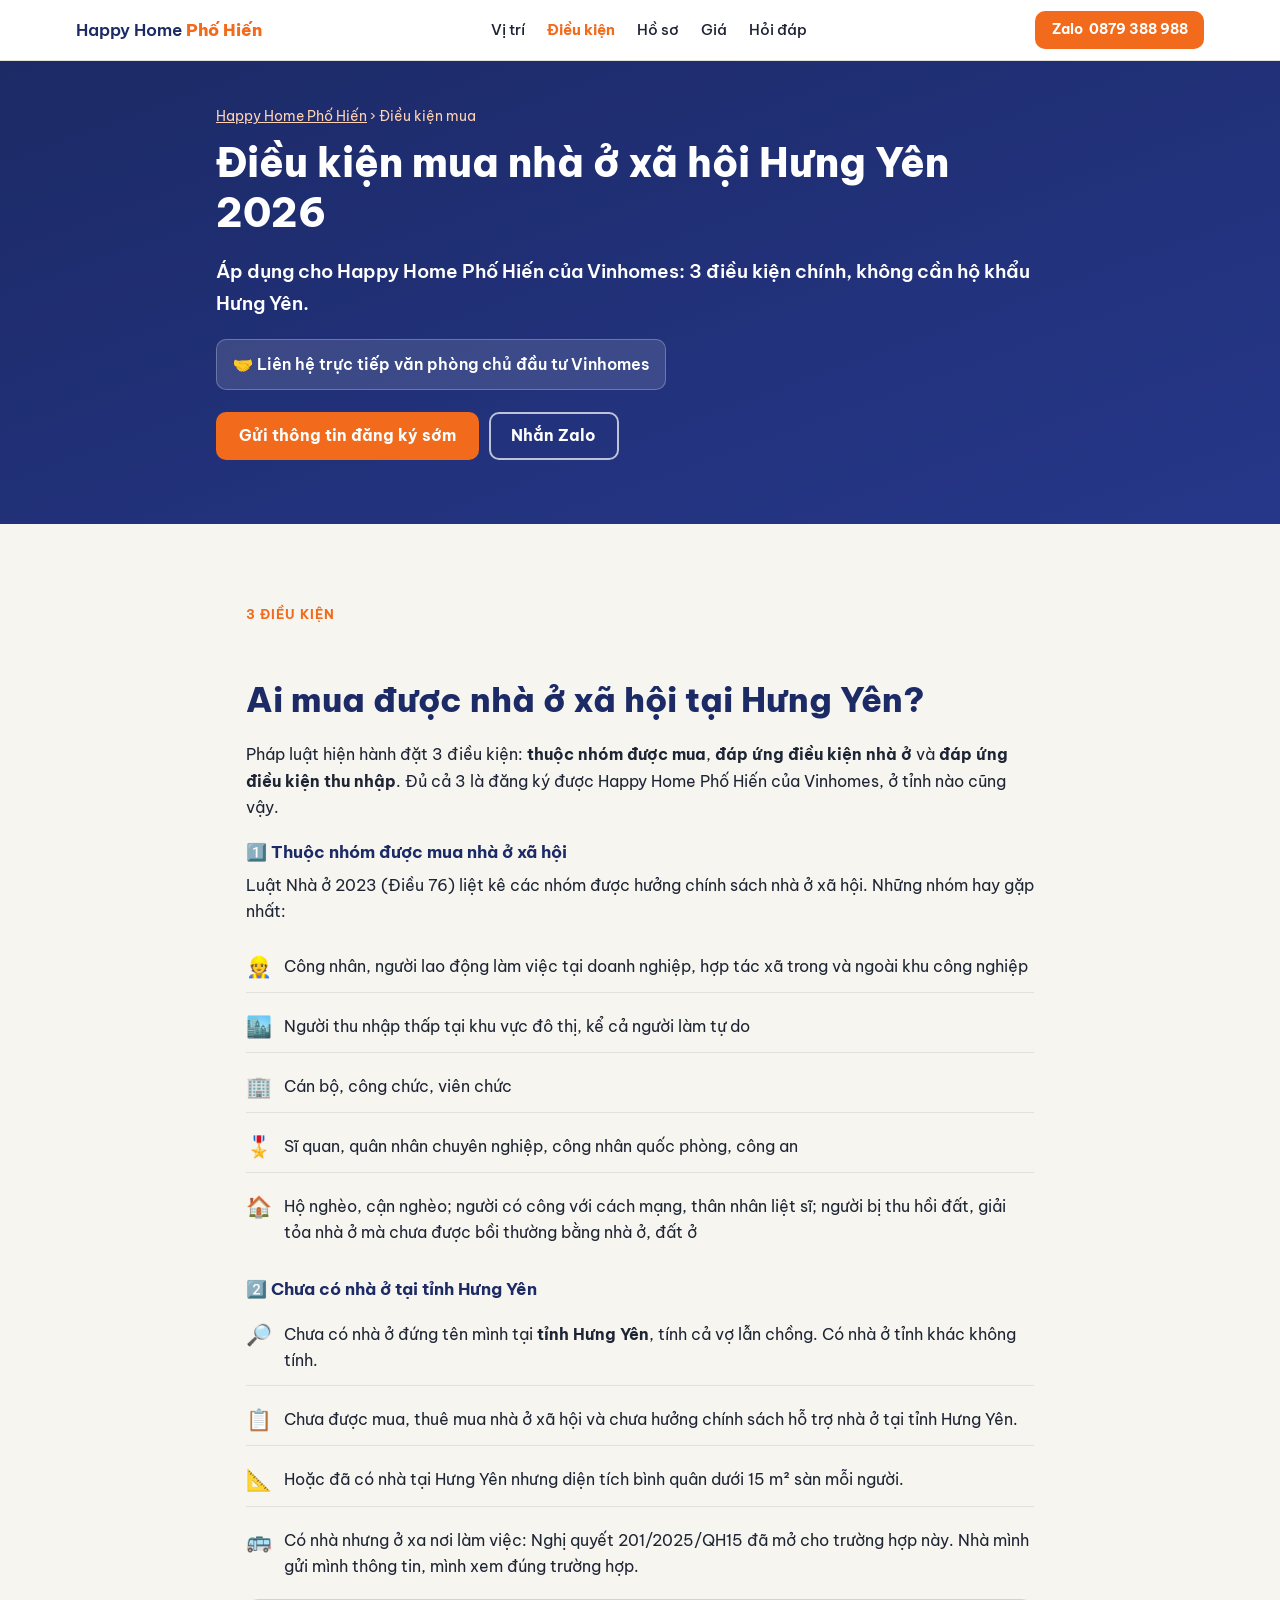
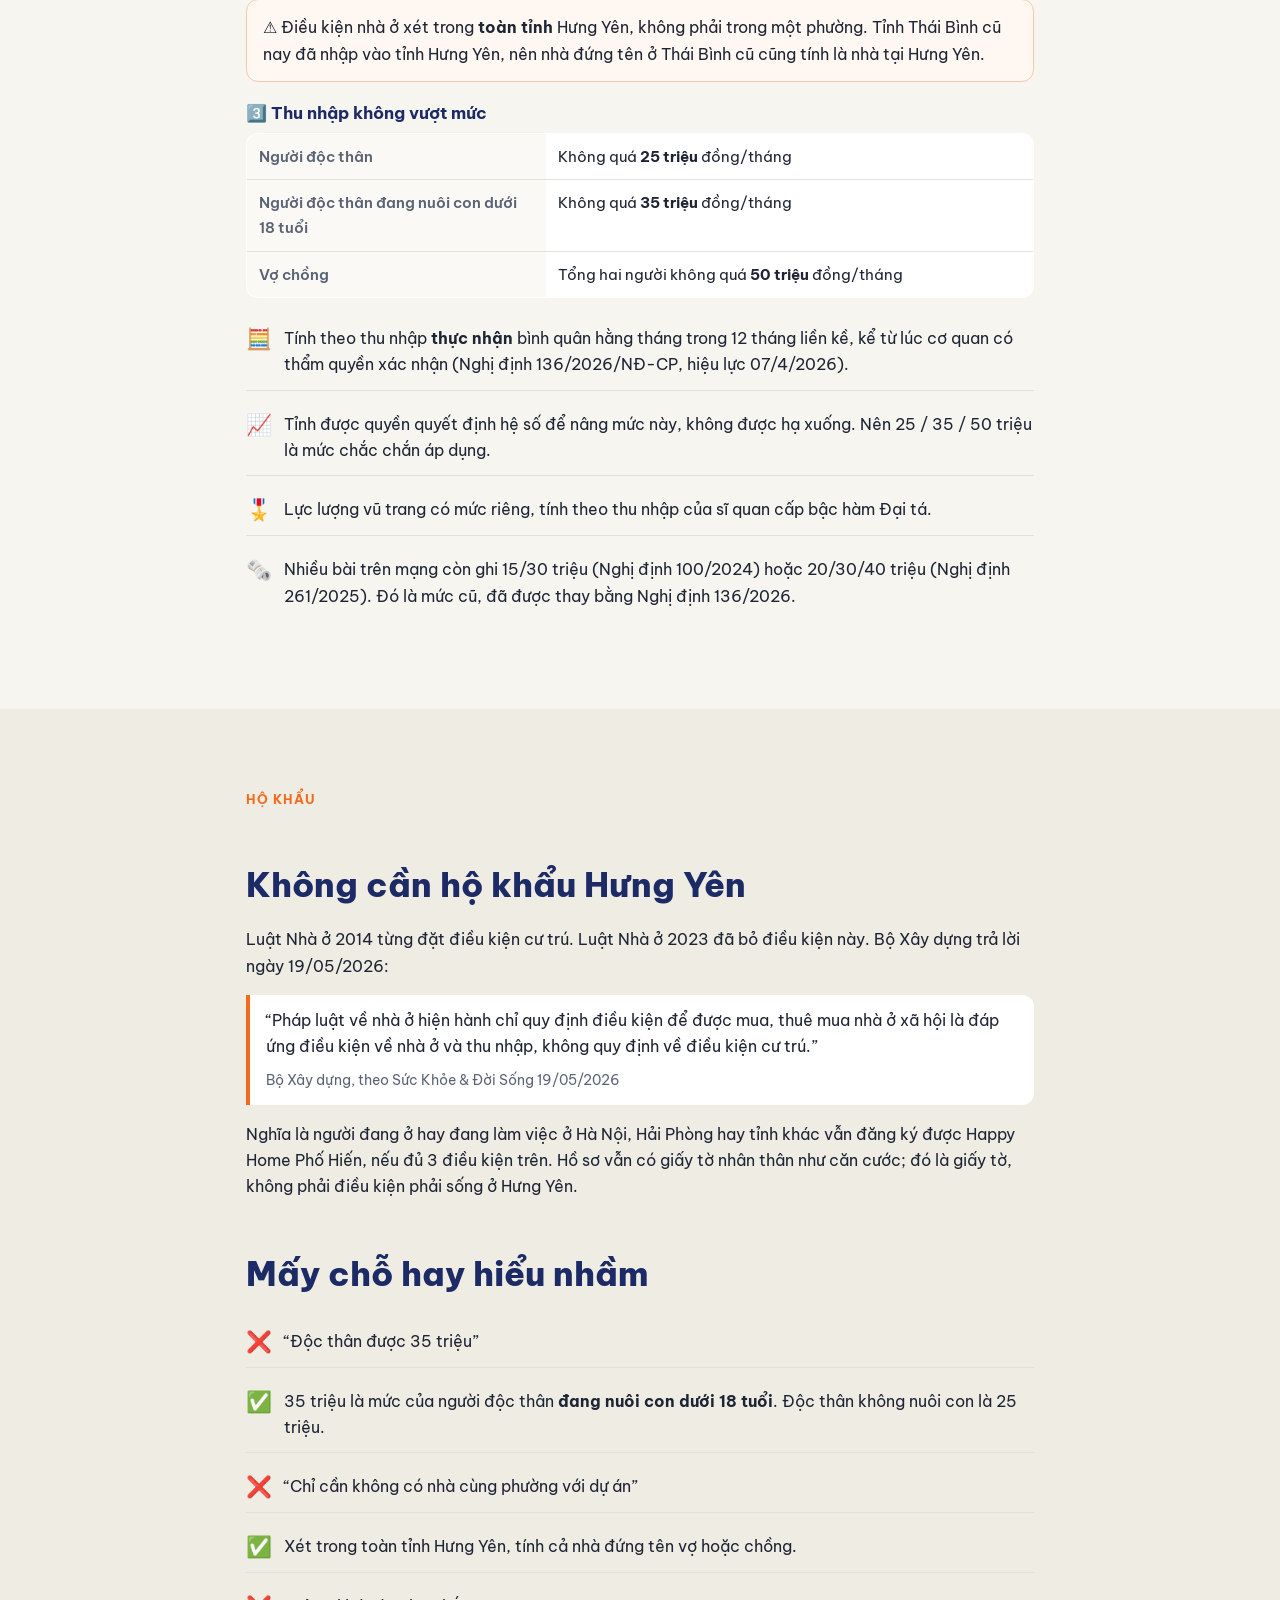
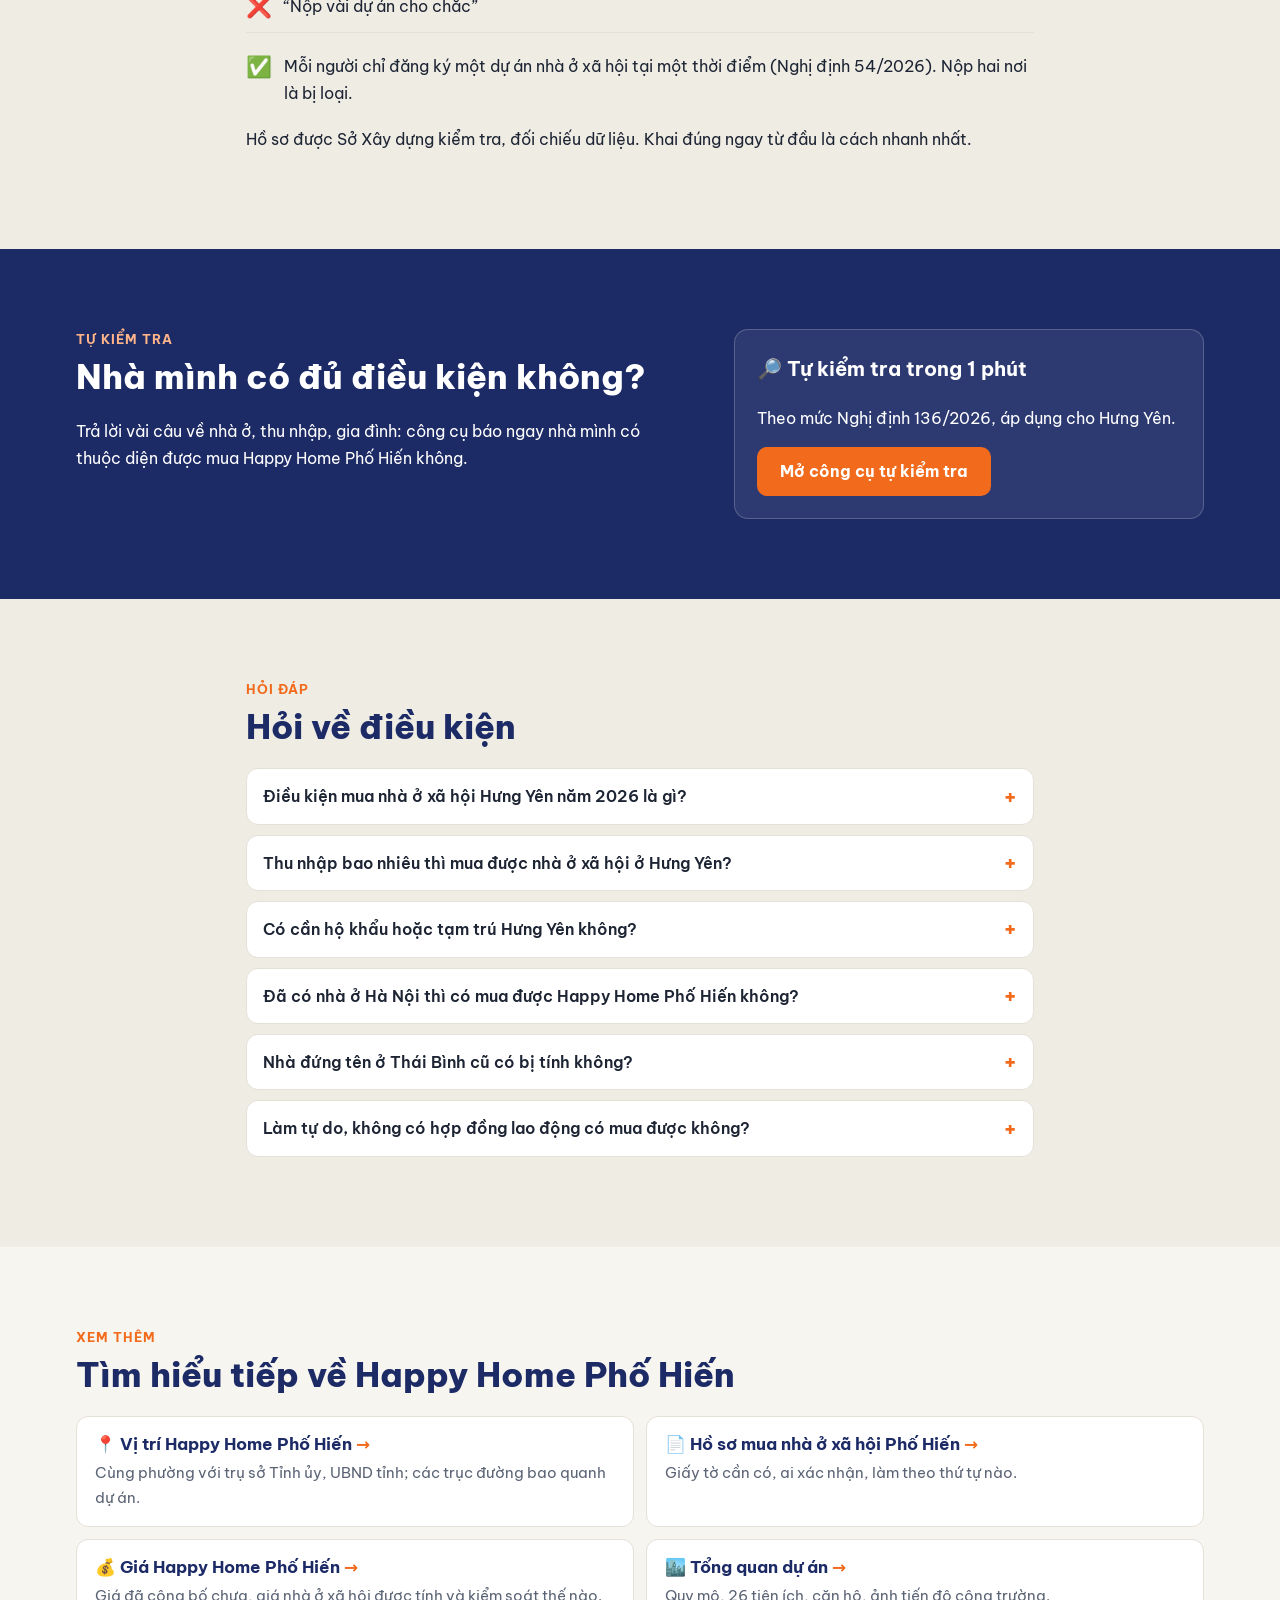
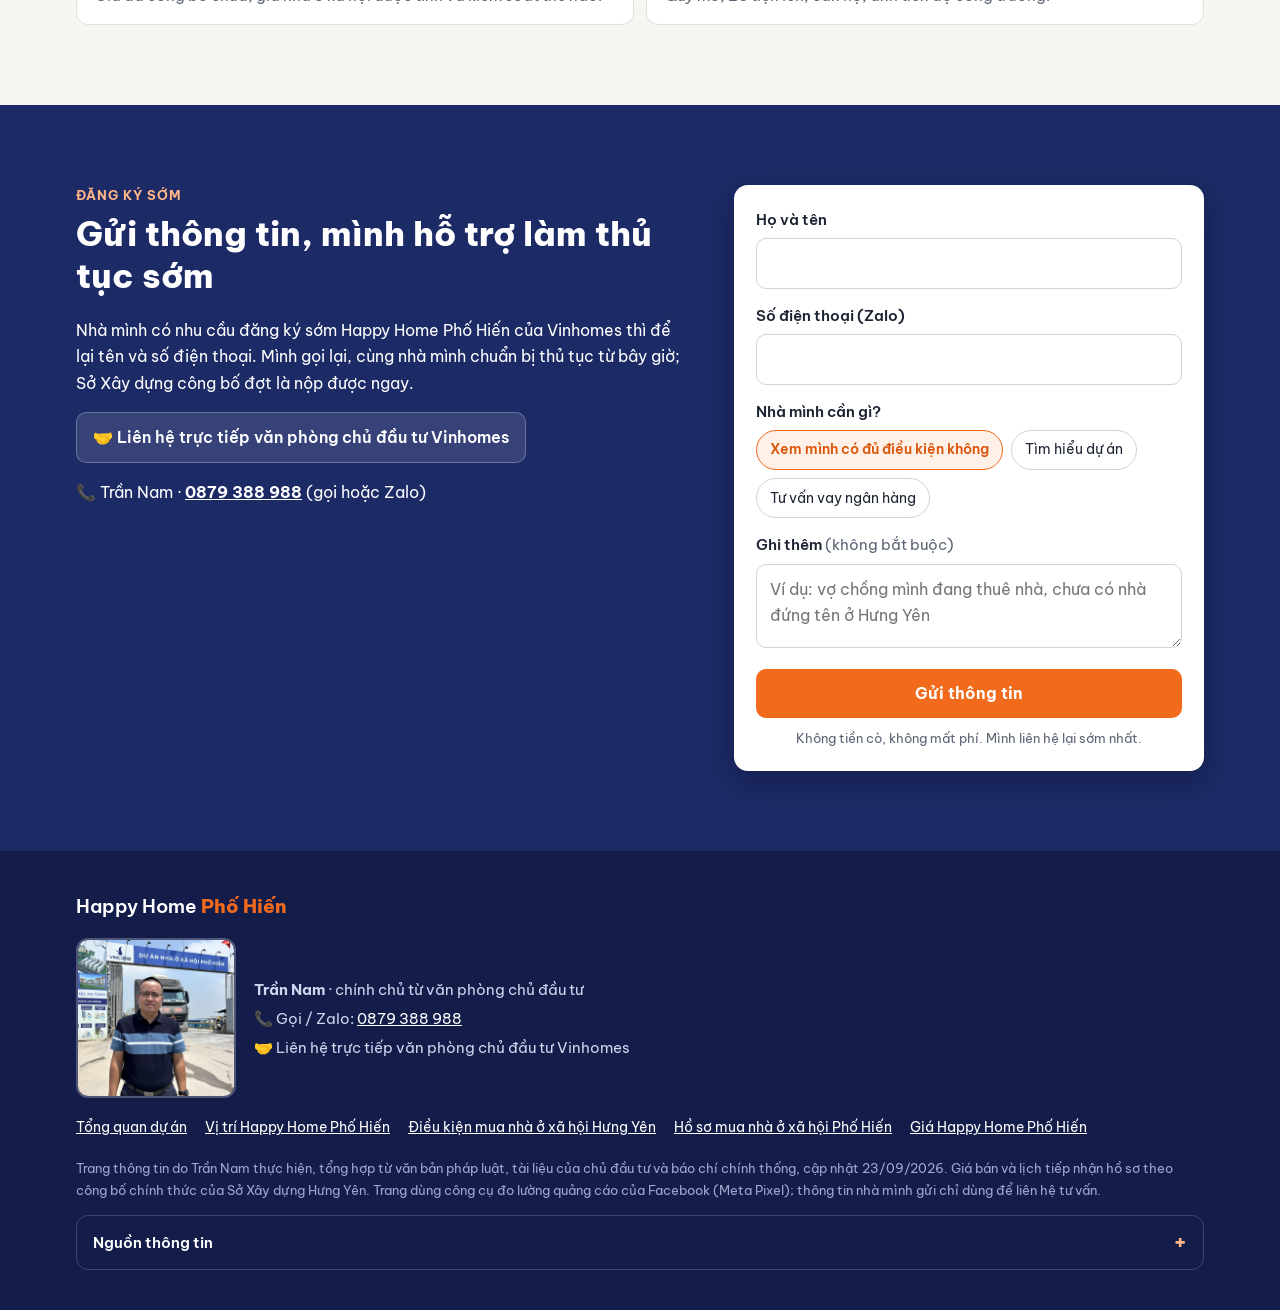
==== dieu-kien-mua/index.html @ 2be97bed "Thêm 4 trang theo câu người ta tìm: vị trí, điều kiện mua, hồ sơ, giá Mỗi trang có dữ liệu cấu trúc " ====
<!DOCTYPE html>
<html lang="vi">
<head>
<meta charset="UTF-8">
<meta name="viewport" content="width=device-width, initial-scale=1, viewport-fit=cover">
<title>Điều kiện mua nhà ở xã hội Hưng Yên 2026 – Happy Home Phố Hiến</title>
<meta name="description" content="Điều kiện mua nhà ở xã hội tại Hưng Yên năm 2026: thuộc nhóm được mua, chưa có nhà ở tại tỉnh Hưng Yên, thu nhập không quá 25/35/50 triệu đồng (Nghị định 136/2026). Không cần hộ khẩu Hưng Yên.">
<link rel="canonical" href="https://phohienhappyhome.com/dieu-kien-mua/">
<meta property="og:type" content="article">
<meta property="og:url" content="https://phohienhappyhome.com/dieu-kien-mua/">
<meta property="og:title" content="Điều kiện mua nhà ở xã hội Hưng Yên 2026 – Happy Home Phố Hiến">
<meta property="og:description" content="Điều kiện mua nhà ở xã hội tại Hưng Yên năm 2026: thuộc nhóm được mua, chưa có nhà ở tại tỉnh Hưng Yên, thu nhập không quá 25/35/50 triệu đồng (Nghị định 136/2026). Không cần hộ khẩu Hưng Yên.">
<meta property="og:image" content="https://phohienhappyhome.com/img/chia-se.jpg">
<meta property="og:locale" content="vi_VN">
<meta property="og:site_name" content="Happy Home Phố Hiến">
<meta name="theme-color" content="#1c2a66">
<link rel="icon" href="data:image/svg+xml,%3Csvg xmlns='http://www.w3.org/2000/svg' viewBox='0 0 32 32'%3E%3Crect width='32' height='32' rx='7' fill='%231c2a66'/%3E%3Cpath d='M16 6 5 15h3v10h6v-6h4v6h6V15h3z' fill='%23f26a1b'/%3E%3C/svg%3E">
<link rel="preconnect" href="https://fonts.googleapis.com">
<link rel="preconnect" href="https://fonts.gstatic.com" crossorigin>
<link href="https://fonts.googleapis.com/css2?family=Be+Vietnam+Pro:wght@400;500;600;700;800&display=swap" rel="stylesheet">
<link rel="stylesheet" href="/style.css">
<script type="application/ld+json">{"@context": "https://schema.org", "@type": "WebPage", "@id": "https://phohienhappyhome.com/dieu-kien-mua/#trang", "url": "https://phohienhappyhome.com/dieu-kien-mua/", "name": "Điều kiện mua nhà ở xã hội Hưng Yên 2026 – Happy Home Phố Hiến", "description": "Điều kiện mua nhà ở xã hội tại Hưng Yên năm 2026: thuộc nhóm được mua, chưa có nhà ở tại tỉnh Hưng Yên, thu nhập không quá 25/35/50 triệu đồng (Nghị định 136/2026). Không cần hộ khẩu Hưng Yên.", "inLanguage": "vi-VN", "dateModified": "2026-09-23", "isPartOf": {"@id": "https://phohienhappyhome.com/#web"}, "about": {"@id": "https://phohienhappyhome.com/#du-an"}, "author": {"@type": "Person", "name": "Trần Nam", "telephone": "+84879388988"}}</script>
<script type="application/ld+json">{"@context": "https://schema.org", "@type": "BreadcrumbList", "itemListElement": [{"@type": "ListItem", "position": 1, "name": "Happy Home Phố Hiến", "item": "https://phohienhappyhome.com/"}, {"@type": "ListItem", "position": 2, "name": "Điều kiện mua", "item": "https://phohienhappyhome.com/dieu-kien-mua/"}]}</script>
<script type="application/ld+json">{"@context": "https://schema.org", "@type": "FAQPage", "mainEntity": [{"@type": "Question", "name": "Điều kiện mua nhà ở xã hội Hưng Yên năm 2026 là gì?", "acceptedAnswer": {"@type": "Answer", "text": "Có 3 điều kiện: thuộc nhóm được mua theo Luật Nhà ở 2023; chưa có nhà ở đứng tên tại tỉnh Hưng Yên (tính cả vợ lẫn chồng) hoặc có nhà nhưng bình quân dưới 15 m² mỗi người; thu nhập không quá 25 triệu đồng/tháng với người độc thân, 35 triệu với người độc thân nuôi con dưới 18 tuổi, 50 triệu với vợ chồng cộng lại (Nghị định 136/2026/NĐ-CP)."}}, {"@type": "Question", "name": "Thu nhập bao nhiêu thì mua được nhà ở xã hội ở Hưng Yên?", "acceptedAnswer": {"@type": "Answer", "text": "Theo Nghị định 136/2026/NĐ-CP (hiệu lực 07/4/2026): người độc thân không quá 25 triệu đồng/tháng, người độc thân đang nuôi con dưới 18 tuổi không quá 35 triệu, vợ chồng tổng hai người không quá 50 triệu. Tính theo thu nhập thực nhận bình quân 12 tháng liền kề."}}, {"@type": "Question", "name": "Có cần hộ khẩu hoặc tạm trú Hưng Yên không?", "acceptedAnswer": {"@type": "Answer", "text": "Không cần. Luật Nhà ở 2023 không đặt điều kiện cư trú; Bộ Xây dựng đã trả lời rõ điều này ngày 19/05/2026. Điều được xét là điều kiện nhà ở và thu nhập."}}, {"@type": "Question", "name": "Đã có nhà ở Hà Nội thì có mua được Happy Home Phố Hiến không?", "acceptedAnswer": {"@type": "Answer", "text": "Được, nếu chưa có nhà ở đứng tên tại tỉnh Hưng Yên và đủ các điều kiện còn lại. Điều kiện nhà ở xét theo tỉnh nơi có dự án, nên nhà ở Hà Nội không tính."}}, {"@type": "Question", "name": "Nhà đứng tên ở Thái Bình cũ có bị tính không?", "acceptedAnswer": {"@type": "Answer", "text": "Có. Tỉnh Thái Bình cũ nay đã nhập vào tỉnh Hưng Yên, nên nhà đứng tên ở Thái Bình cũ cũng tính là nhà tại Hưng Yên."}}, {"@type": "Question", "name": "Làm tự do, không có hợp đồng lao động có mua được không?", "acceptedAnswer": {"@type": "Answer", "text": "Có thể. Người làm tự do ở khu vực đô thị thuộc nhóm người thu nhập thấp được xem xét. Giấy xác nhận thuộc đối tượng do UBND cấp xã nơi cư trú xác nhận, thu nhập kê khai theo mẫu dành cho người không có hợp đồng lao động (Thông tư 08/2026/TT-BXD). Nhà mình nhắn mình để xem đúng trường hợp."}}]}</script>
</head>
<body>

<header class="dau">
  <div class="khung dau-trong">
    <a href="/" class="ten-trang">Happy Home <b>Phố Hiến</b></a>
    <nav class="menu" aria-label="Mục lục">
      <a href="/vi-tri/">Vị trí</a>
      <a href="/dieu-kien-mua/" aria-current="page">Điều kiện</a>
      <a href="/ho-so/">Hồ sơ</a>
      <a href="/gia/">Giá</a>
      <a href="/#hoi-dap">Hỏi đáp</a>
    </nav>
    <a class="nut nut-zalo nho" href="https://zalo.me/0879388988" target="_blank" rel="noopener">Zalo<span class="so-dt"> 0879 388 988</span></a>
  </div>
</header>

<main>

<section class="mo gon">
  <div class="khung">
    <p class="duong-dan"><a href="/">Happy Home Phố Hiến</a> › Điều kiện mua</p>
    <h1>Điều kiện mua nhà ở xã hội Hưng Yên 2026</h1>
    <p class="mo-moc">Áp dụng cho Happy Home Phố Hiến của Vinhomes: 3 điều kiện chính, không cần hộ khẩu Hưng Yên.</p>
    <p class="uy-tin">🤝 Liên hệ trực tiếp văn phòng chủ đầu tư Vinhomes</p>
    <div class="mo-nut">
      <a class="nut nut-cam" href="#dang-ky">Gửi thông tin đăng ký sớm</a>
      <a class="nut nut-vien" href="https://zalo.me/0879388988" target="_blank" rel="noopener">Nhắn Zalo</a>
    </div>
  </div>
</section>
<section class="khuc">
  <div class="khung hep bai">
    <p class="nhan-khuc">3 điều kiện</p>
    <h2>Ai mua được nhà ở xã hội tại Hưng Yên?</h2>
    <p>Pháp luật hiện hành đặt 3 điều kiện: <b>thuộc nhóm được mua</b>, <b>đáp ứng điều kiện nhà ở</b> và <b>đáp ứng điều kiện thu nhập</b>. Đủ cả 3 là đăng ký được Happy Home Phố Hiến của Vinhomes, ở tỉnh nào cũng vậy.</p>

    <h3>1️⃣ Thuộc nhóm được mua nhà ở xã hội</h3>
    <p>Luật Nhà ở 2023 (Điều 76) liệt kê các nhóm được hưởng chính sách nhà ở xã hội. Những nhóm hay gặp nhất:</p>
    <ul class="ds-icon">
      <li><span>👷</span><div>Công nhân, người lao động làm việc tại doanh nghiệp, hợp tác xã trong và ngoài khu công nghiệp</div></li>
      <li><span>🏙️</span><div>Người thu nhập thấp tại khu vực đô thị, kể cả người làm tự do</div></li>
      <li><span>🏢</span><div>Cán bộ, công chức, viên chức</div></li>
      <li><span>🎖️</span><div>Sĩ quan, quân nhân chuyên nghiệp, công nhân quốc phòng, công an</div></li>
      <li><span>🏠</span><div>Hộ nghèo, cận nghèo; người có công với cách mạng, thân nhân liệt sĩ; người bị thu hồi đất, giải tỏa nhà ở mà chưa được bồi thường bằng nhà ở, đất ở</div></li>
    </ul>

    <h3>2️⃣ Chưa có nhà ở tại tỉnh Hưng Yên</h3>
    <ul class="ds-icon">
      <li><span>🔎</span><div>Chưa có nhà ở đứng tên mình tại <b>tỉnh Hưng Yên</b>, tính cả vợ lẫn chồng. Có nhà ở tỉnh khác không tính.</div></li>
      <li><span>📋</span><div>Chưa được mua, thuê mua nhà ở xã hội và chưa hưởng chính sách hỗ trợ nhà ở tại tỉnh Hưng Yên.</div></li>
      <li><span>📐</span><div>Hoặc đã có nhà tại Hưng Yên nhưng diện tích bình quân dưới 15 m² sàn mỗi người.</div></li>
      <li><span>🚌</span><div>Có nhà nhưng ở xa nơi làm việc: Nghị quyết 201/2025/QH15 đã mở cho trường hợp này. Nhà mình gửi mình thông tin, mình xem đúng trường hợp.</div></li>
    </ul>
    <div class="hop-luu-y">
      <p>⚠️ Điều kiện nhà ở xét trong <b>toàn tỉnh</b> Hưng Yên, không phải trong một phường. Tỉnh Thái Bình cũ nay đã nhập vào tỉnh Hưng Yên, nên nhà đứng tên ở Thái Bình cũ cũng tính là nhà tại Hưng Yên.</p>
    </div>

    <h3>3️⃣ Thu nhập không vượt mức</h3>
    <table class="bang">
      <tr><th>Người độc thân</th><td>Không quá <b>25 triệu</b> đồng/tháng</td></tr>
      <tr><th>Người độc thân đang nuôi con dưới 18 tuổi</th><td>Không quá <b>35 triệu</b> đồng/tháng</td></tr>
      <tr><th>Vợ chồng</th><td>Tổng hai người không quá <b>50 triệu</b> đồng/tháng</td></tr>
    </table>
    <ul class="ds-icon">
      <li><span>🧮</span><div>Tính theo thu nhập <b>thực nhận</b> bình quân hằng tháng trong 12 tháng liền kề, kể từ lúc cơ quan có thẩm quyền xác nhận (Nghị định 136/2026/NĐ-CP, hiệu lực 07/4/2026).</div></li>
      <li><span>📈</span><div>Tỉnh được quyền quyết định hệ số để nâng mức này, không được hạ xuống. Nên 25 / 35 / 50 triệu là mức chắc chắn áp dụng.</div></li>
      <li><span>🎖️</span><div>Lực lượng vũ trang có mức riêng, tính theo thu nhập của sĩ quan cấp bậc hàm Đại tá.</div></li>
      <li><span>🗞️</span><div>Nhiều bài trên mạng còn ghi 15/30 triệu (Nghị định 100/2024) hoặc 20/30/40 triệu (Nghị định 261/2025). Đó là mức cũ, đã được thay bằng Nghị định 136/2026.</div></li>
    </ul>
  </div>
</section>

<section class="khuc nen-nhat">
  <div class="khung hep bai">
    <p class="nhan-khuc">Hộ khẩu</p>
    <h2>Không cần hộ khẩu Hưng Yên</h2>
    <p>Luật Nhà ở 2014 từng đặt điều kiện cư trú. Luật Nhà ở 2023 đã bỏ điều kiện này. Bộ Xây dựng trả lời ngày 19/05/2026:</p>
    <blockquote class="trich">
      <p>“Pháp luật về nhà ở hiện hành chỉ quy định điều kiện để được mua, thuê mua nhà ở xã hội là đáp ứng điều kiện về nhà ở và thu nhập, không quy định về điều kiện cư trú.”</p>
      <cite>Bộ Xây dựng, theo Sức Khỏe &amp; Đời Sống 19/05/2026</cite>
    </blockquote>
    <p>Nghĩa là người đang ở hay đang làm việc ở Hà Nội, Hải Phòng hay tỉnh khác vẫn đăng ký được Happy Home Phố Hiến, nếu đủ 3 điều kiện trên. Hồ sơ vẫn có giấy tờ nhân thân như căn cước; đó là giấy tờ, không phải điều kiện phải sống ở Hưng Yên.</p>

    <h2>Mấy chỗ hay hiểu nhầm</h2>
    <ul class="ds-icon">
      <li><span>❌</span><div>“Độc thân được 35 triệu”</div></li>
      <li><span>✅</span><div>35 triệu là mức của người độc thân <b>đang nuôi con dưới 18 tuổi</b>. Độc thân không nuôi con là 25 triệu.</div></li>
      <li><span>❌</span><div>“Chỉ cần không có nhà cùng phường với dự án”</div></li>
      <li><span>✅</span><div>Xét trong toàn tỉnh Hưng Yên, tính cả nhà đứng tên vợ hoặc chồng.</div></li>
      <li><span>❌</span><div>“Nộp vài dự án cho chắc”</div></li>
      <li><span>✅</span><div>Mỗi người chỉ đăng ký một dự án nhà ở xã hội tại một thời điểm (Nghị định 54/2026). Nộp hai nơi là bị loại.</div></li>
    </ul>
    <p>Hồ sơ được Sở Xây dựng kiểm tra, đối chiếu dữ liệu. Khai đúng ngay từ đầu là cách nhanh nhất.</p>
  </div>
</section>

<section class="khuc nen-xanh">
  <div class="khung hai-cot">
    <div>
      <p class="nhan-khuc sang">Tự kiểm tra</p>
      <h2>Nhà mình có đủ điều kiện không?</h2>
      <p>Trả lời vài câu về nhà ở, thu nhập, gia đình: công cụ báo ngay nhà mình có thuộc diện được mua Happy Home Phố Hiến không.</p>
    </div>
    <div class="the-tu-kiem">
      <p class="to">🔎 Tự kiểm tra trong 1 phút</p>
      <p>Theo mức Nghị định 136/2026, áp dụng cho Hưng Yên.</p>
      <a class="nut nut-cam" href="https://ongchunoxh.com/pho-hien/?nv=nam&amp;n=web-phohienhappyhome-dieukien" target="_blank" rel="noopener">Mở công cụ tự kiểm tra</a>
    </div>
  </div>
</section>

<section class="khuc nen-nhat">
  <div class="khung hep">
    <p class="nhan-khuc">Hỏi đáp</p>
    <h2>Hỏi về điều kiện</h2>
    <details>
      <summary>Điều kiện mua nhà ở xã hội Hưng Yên năm 2026 là gì?</summary>
      <p>Có 3 điều kiện: thuộc nhóm được mua theo Luật Nhà ở 2023; chưa có nhà ở đứng tên tại tỉnh Hưng Yên (tính cả vợ lẫn chồng) hoặc có nhà nhưng bình quân dưới 15 m² mỗi người; thu nhập không quá 25 triệu đồng/tháng với người độc thân, 35 triệu với người độc thân nuôi con dưới 18 tuổi, 50 triệu với vợ chồng cộng lại (Nghị định 136/2026/NĐ-CP).</p>
    </details>
    <details>
      <summary>Thu nhập bao nhiêu thì mua được nhà ở xã hội ở Hưng Yên?</summary>
      <p>Theo Nghị định 136/2026/NĐ-CP (hiệu lực 07/4/2026): người độc thân không quá 25 triệu đồng/tháng, người độc thân đang nuôi con dưới 18 tuổi không quá 35 triệu, vợ chồng tổng hai người không quá 50 triệu. Tính theo thu nhập thực nhận bình quân 12 tháng liền kề.</p>
    </details>
    <details>
      <summary>Có cần hộ khẩu hoặc tạm trú Hưng Yên không?</summary>
      <p>Không cần. Luật Nhà ở 2023 không đặt điều kiện cư trú; Bộ Xây dựng đã trả lời rõ điều này ngày 19/05/2026. Điều được xét là điều kiện nhà ở và thu nhập.</p>
    </details>
    <details>
      <summary>Đã có nhà ở Hà Nội thì có mua được Happy Home Phố Hiến không?</summary>
      <p>Được, nếu chưa có nhà ở đứng tên tại tỉnh Hưng Yên và đủ các điều kiện còn lại. Điều kiện nhà ở xét theo tỉnh nơi có dự án, nên nhà ở Hà Nội không tính.</p>
    </details>
    <details>
      <summary>Nhà đứng tên ở Thái Bình cũ có bị tính không?</summary>
      <p>Có. Tỉnh Thái Bình cũ nay đã nhập vào tỉnh Hưng Yên, nên nhà đứng tên ở Thái Bình cũ cũng tính là nhà tại Hưng Yên.</p>
    </details>
    <details>
      <summary>Làm tự do, không có hợp đồng lao động có mua được không?</summary>
      <p>Có thể. Người làm tự do ở khu vực đô thị thuộc nhóm người thu nhập thấp được xem xét. Giấy xác nhận thuộc đối tượng do UBND cấp xã nơi cư trú xác nhận, thu nhập kê khai theo mẫu dành cho người không có hợp đồng lao động (Thông tư 08/2026/TT-BXD). Nhà mình nhắn mình để xem đúng trường hợp.</p>
    </details>
  </div>
</section>

<section class="khuc">
  <div class="khung">
    <p class="nhan-khuc">Xem thêm</p>
    <h2>Tìm hiểu tiếp về Happy Home Phố Hiến</h2>
    <div class="luoi-lien-quan">
      <a class="the" href="/vi-tri/"><h3>📍 Vị trí Happy Home Phố Hiến</h3><p>Cùng phường với trụ sở Tỉnh ủy, UBND tỉnh; các trục đường bao quanh dự án.</p></a>
      <a class="the" href="/ho-so/"><h3>📄 Hồ sơ mua nhà ở xã hội Phố Hiến</h3><p>Giấy tờ cần có, ai xác nhận, làm theo thứ tự nào.</p></a>
      <a class="the" href="/gia/"><h3>💰 Giá Happy Home Phố Hiến</h3><p>Giá đã công bố chưa, giá nhà ở xã hội được tính và kiểm soát thế nào.</p></a>
      <a class="the" href="/"><h3>🏙️ Tổng quan dự án</h3><p>Quy mô, 26 tiện ích, căn hộ, ảnh tiến độ công trường.</p></a>
    </div>
  </div>
</section>

<section id="dang-ky" class="khuc nen-xanh">
  <div class="khung hai-cot">
    <div>
      <p class="nhan-khuc sang">Đăng ký sớm</p>
      <h2>Gửi thông tin, mình hỗ trợ làm thủ tục sớm</h2>
      <p>Nhà mình có nhu cầu đăng ký sớm Happy Home Phố Hiến của Vinhomes thì để lại tên và số điện thoại. Mình gọi lại, cùng nhà mình chuẩn bị thủ tục từ bây giờ; Sở Xây dựng công bố đợt là nộp được ngay.</p>
      <p class="uy-tin">🤝 Liên hệ trực tiếp văn phòng chủ đầu tư Vinhomes</p>
      <p class="lien-he">📞 Trần Nam · <a href="tel:0879388988">0879 388 988</a> (gọi hoặc Zalo)</p>
    </div>
    <form id="form-dk" class="the-form" novalidate>
      <label for="ten">Họ và tên</label>
      <input id="ten" name="ten" type="text" autocomplete="name" maxlength="60" required>
      <label for="sdt">Số điện thoại (Zalo)</label>
      <input id="sdt" name="sdt" type="tel" inputmode="tel" autocomplete="tel" maxlength="14" required>
      <p class="nhan-o">Nhà mình cần gì?</p>
      <div class="chon" role="group" aria-label="Nhu cầu">
        <button type="button" class="on" data-v="Xem mình có đủ điều kiện không">Xem mình có đủ điều kiện không</button>
        <button type="button" data-v="Tìm hiểu dự án">Tìm hiểu dự án</button>
        <button type="button" data-v="Tư vấn vay ngân hàng">Tư vấn vay ngân hàng</button>
      </div>
      <label for="ghi">Ghi thêm <span>(không bắt buộc)</span></label>
      <textarea id="ghi" name="ghi" maxlength="500" placeholder="Ví dụ: vợ chồng mình đang thuê nhà, chưa có nhà đứng tên ở Hưng Yên"></textarea>
      <input class="an" id="web" name="web" type="text" tabindex="-1" autocomplete="off" aria-hidden="true">
      <p class="loi" id="loi" role="alert"></p>
      <button type="submit" class="nut nut-cam rong" id="nut-gui">Gửi thông tin</button>
      <p class="nho-form">Không tiền cò, không mất phí. Mình liên hệ lại sớm nhất.</p>
    </form>
  </div>
</section>

</main>

<footer class="chan">
  <div class="khung">
    <p class="ten-trang">Happy Home <b>Phố Hiến</b></p>
    <div class="nguoi">
      <img src="/img/tran-nam.jpg" alt="Trần Nam tại cổng dự án nhà ở xã hội Phố Hiến" width="640" height="640" loading="lazy">
      <div>
        <p><b>Trần Nam</b> · chính chủ từ văn phòng chủ đầu tư</p>
        <p>📞 Gọi / Zalo: <a href="tel:0879388988">0879 388 988</a></p>
        <p>🤝 Liên hệ trực tiếp văn phòng chủ đầu tư Vinhomes</p>
      </div>
    </div>
    <ul class="trang-con">
      <li><a href="/">Tổng quan dự án</a></li>
      <li><a href="/vi-tri/">Vị trí Happy Home Phố Hiến</a></li>
      <li><a href="/dieu-kien-mua/">Điều kiện mua nhà ở xã hội Hưng Yên</a></li>
      <li><a href="/ho-so/">Hồ sơ mua nhà ở xã hội Phố Hiến</a></li>
      <li><a href="/gia/">Giá Happy Home Phố Hiến</a></li>
    </ul>
    <p class="nho">Trang thông tin do Trần Nam thực hiện, tổng hợp từ văn bản pháp luật, tài liệu của chủ đầu tư và báo chí chính thống, cập nhật 23/09/2026. Giá bán và lịch tiếp nhận hồ sơ theo công bố chính thức của Sở Xây dựng Hưng Yên. Trang dùng công cụ đo lường quảng cáo của Facebook (Meta Pixel); thông tin nhà mình gửi chỉ dùng để liên hệ tư vấn.</p>
    <details class="nguon">
      <summary>Nguồn thông tin</summary>
      <ul>
        <li>Nhóm được mua, điều kiện nhà ở: Luật Nhà ở 2023 (Điều 76, Điều 78), hiệu lực 01/8/2024</li>
        <li>Mức thu nhập 25 / 35 / 50 triệu, cách tính 12 tháng, quyền điều chỉnh hệ số của tỉnh: <a href="https://datafiles.chinhphu.vn/cpp/files/vbpq/2026/4/136-ndcp.signed.pdf" target="_blank" rel="noopener">Nghị định 136/2026/NĐ-CP</a>, hiệu lực 07/4/2026 (sửa Điều 30 Nghị định 100/2024/NĐ-CP)</li>
        <li>Phạm vi xét nhà ở là tỉnh có dự án: Điều 29 Nghị định 100/2024/NĐ-CP, sửa bởi Điều 32 <a href="https://xaydungchinhsach.chinhphu.vn/nghi-dinh-so-54-2026-nd-cp-quy-dinh-moi-ve-mua-ban-thue-mua-cho-thue-gia-nha-o-xa-hoi-119260220165054643.htm" target="_blank" rel="noopener">Nghị định 54/2026/NĐ-CP</a></li>
        <li>Không quy định điều kiện cư trú: trả lời của Bộ Xây dựng, <a href="https://suckhoedoisong.vn/khong-quy-dinh-ve-dieu-kien-cu-tru-khi-dang-ky-mua-nha-o-xa-hoi-169260519060240252.htm" target="_blank" rel="noopener">Sức Khỏe &amp; Đời Sống 19/05/2026</a></li>
        <li>Người có nhà ở xa nơi làm việc: Nghị quyết 201/2025/QH15 ngày 29/5/2025</li>
        <li>Mỗi người chỉ đăng ký một dự án tại một thời điểm: Nghị định 54/2026/NĐ-CP</li>
        <li>Mẫu giấy xác nhận đối tượng, thu nhập: Thông tư 08/2026/TT-BXD</li>
      </ul>
    </details>
  </div>
</footer>

<nav class="thanh-day" aria-label="Liên hệ nhanh">
  <a href="tel:0879388988">📞 Gọi</a>
  <a href="https://zalo.me/0879388988" target="_blank" rel="noopener">💬 Zalo</a>
  <a href="#dang-ky" class="cam">📩 Đăng ký</a>
</nav>

<dialog id="xem-anh" aria-label="Xem ảnh lớn"><img alt=""><button type="button" aria-label="Đóng">✕</button></dialog>

<script src="/main.js"></script>
</body>
</html>
---- style.css ----
:root{
  --xanh:#1c2a66; --xanh-2:#26378a; --cam:#f26a1b; --cam-dam:#d9560b;
  --nen:#f7f5f0; --nen-nhat:#efece4; --chu:#1d2433; --mo:#5b6475; --vien:#e4e1d8; --trang:#fff;
}
*{box-sizing:border-box}
html{scroll-behavior:smooth;scroll-padding-top:72px;-webkit-text-size-adjust:100%}
body{margin:0;font-family:"Be Vietnam Pro",system-ui,-apple-system,"Segoe UI",Roboto,Arial,sans-serif;font-size:16px;line-height:1.65;color:var(--chu);background:var(--nen);padding-bottom:64px}
img{max-width:100%;height:auto;display:block}
a{color:var(--xanh-2)}
h1,h2,h3{line-height:1.25;margin:0 0 .6em}
h2{font-size:clamp(1.45rem,4.2vw,2.1rem);font-weight:800;color:var(--xanh)}
h3{font-size:1.05rem;font-weight:700}
p{margin:0 0 1em}
figure{margin:0}
.khung{width:100%;max-width:1160px;margin:0 auto;padding:0 16px}
.khung.hep{max-width:820px}

/* nút */
.nut{display:inline-flex;align-items:center;justify-content:center;gap:.4em;padding:.8em 1.3em;border-radius:10px;font-weight:700;text-decoration:none;border:2px solid transparent;cursor:pointer;font-family:inherit;font-size:1rem;line-height:1.2;transition:background .15s,transform .15s}
.nut:active{transform:scale(.98)}
.nut-cam{background:var(--cam);color:#fff}
.nut-cam:hover{background:var(--cam-dam)}
.nut-vien{border-color:rgba(255,255,255,.7);color:#fff;background:transparent}
.nut-vien:hover{background:rgba(255,255,255,.1)}
.nut-zalo{background:var(--cam);color:#fff}
.nut.nho{padding:.55em 1em;font-size:.9rem}
.nut.rong{width:100%}

/* đầu trang */
.dau{position:sticky;top:0;z-index:20;background:rgba(255,255,255,.96);backdrop-filter:blur(6px);border-bottom:1px solid var(--vien)}
.dau-trong{display:flex;align-items:center;justify-content:space-between;gap:12px;height:60px}
.ten-trang{font-weight:600;color:var(--xanh);text-decoration:none;font-size:1.05rem;white-space:nowrap}
.ten-trang b{color:var(--cam);font-weight:800}
.menu{display:none;gap:22px}
.menu a{color:var(--chu);text-decoration:none;font-weight:500;font-size:.95rem}
.menu a:hover{color:var(--cam)}

/* mở */
.mo{background:linear-gradient(160deg,var(--xanh) 0%,var(--xanh-2) 100%);color:#fff;padding:36px 0 44px}
.mo-trong{display:grid;gap:28px}
.nhan{font-size:.85rem;letter-spacing:.02em;color:#ffd2b5;margin-bottom:.6em;font-weight:500}
.mo h1{font-size:clamp(2.1rem,7vw,3.4rem);font-weight:800;margin-bottom:.35em}
.mo-moc{font-size:1.2rem;font-weight:600}
.mo-phu{color:#dfe4f7}
.uy-tin{display:inline-block;background:rgba(255,255,255,.12);border:1px solid rgba(255,255,255,.25);border-radius:10px;padding:.7em 1em;font-weight:600}
.mo-nut{display:flex;flex-wrap:wrap;gap:10px;margin:6px 0 16px}
.mo-nho{font-size:.92rem;color:#cfd6f0;margin:0}
.mo-anh img{border-radius:14px;box-shadow:0 10px 30px rgba(0,0,0,.3)}
.mo-anh figcaption{font-size:.8rem;color:#cfd6f0;margin-top:8px}
.mo-khung-anh{position:relative}
.anh-that{position:absolute;right:10px;bottom:10px;width:36%;max-width:190px;background:#fff;border-radius:10px;padding:4px;box-shadow:0 6px 18px rgba(0,0,0,.35);text-decoration:none;color:var(--xanh);font-size:.72rem;font-weight:700;line-height:1.3}
.mo-anh .anh-that img{border-radius:7px;box-shadow:none}
.anh-that span{display:block;padding:4px 3px 2px}

/* số nhanh */
.so-nhanh{background:#fff;border-bottom:1px solid var(--vien)}
.luoi-so{display:grid;grid-template-columns:repeat(2,1fr)}
.o-so{padding:20px 8px;text-align:center;border-right:1px solid var(--vien);border-bottom:1px solid var(--vien)}
.o-so:nth-child(2n){border-right:0}
.o-so b{display:block;font-size:1.5rem;font-weight:800;color:var(--cam)}
.o-so span{font-size:.85rem;color:var(--mo)}

/* khúc */
.khuc{padding:56px 0}
.nen-nhat{background:var(--nen-nhat)}
.nen-xanh{background:var(--xanh);color:#fff}
.nen-xanh h2{color:#fff}
.nhan-khuc{font-size:.8rem;font-weight:700;letter-spacing:.08em;text-transform:uppercase;color:var(--cam);margin-bottom:.5em}
.nhan-khuc.sang{color:#ffb489}
.dan{color:var(--mo);max-width:760px}
.nen-xanh .dan{color:#dfe4f7}
.chu-thich{font-size:.82rem;color:var(--mo);margin-top:14px}
.hai-cot{display:grid;gap:28px;align-items:start}
.anh-don img{border-radius:14px;border:1px solid var(--vien)}

.bang{width:100%;border-collapse:collapse;background:#fff;border-radius:12px;overflow:hidden;border:1px solid var(--vien);font-size:.95rem}
.bang th,.bang td{padding:10px 12px;text-align:left;vertical-align:top;border-bottom:1px solid var(--vien)}
.bang tr:last-child th,.bang tr:last-child td{border-bottom:0}
.bang th{width:38%;color:var(--mo);font-weight:600;background:#faf9f6}

.ds-icon{list-style:none;padding:0;margin:0}
.ds-icon li{display:flex;gap:12px;padding:12px 0;border-bottom:1px solid var(--vien)}
.ds-icon li:last-child{border-bottom:0}
.ds-icon li span{font-size:1.3rem;line-height:1.3;flex:none}

/* tiện ích */
.luoi-tien-ich{display:grid;gap:12px;margin:24px 0}
.the{background:#fff;border:1px solid var(--vien);border-radius:12px;padding:16px 18px}
.the h3{color:var(--xanh);margin-bottom:.35em}
.the p{margin:0;color:var(--mo);font-size:.95rem}
.luoi-anh{display:grid;gap:12px}
.luoi-anh img{border-radius:12px;border:1px solid var(--vien);width:100%}
.luoi-anh.ba{grid-template-columns:repeat(3,1fr)}
.luoi-anh.ngang{grid-template-columns:repeat(2,1fr)}
.luoi-anh.ngang .doc img{height:100%;object-fit:cover}
.anh-rong img{width:100%;max-height:560px;object-fit:cover;border-radius:12px;border:1px solid var(--vien);margin-bottom:12px}

/* phối cảnh: ô ảnh có chữ đè */
.khung-anh,.luoi-noi-that{display:grid;gap:12px;grid-template-columns:repeat(2,1fr)}
.khung-anh a,.luoi-noi-that a{position:relative;display:block;border-radius:12px;overflow:hidden;aspect-ratio:4/3;background:#d9dbe4}
.luoi-noi-that a{aspect-ratio:16/9}
.khung-anh img,.luoi-noi-that img{position:absolute;inset:0;width:100%;height:100%;object-fit:cover;transition:transform .4s}
.khung-anh a:hover img,.luoi-noi-that a:hover img{transform:scale(1.04)}
.khung-anh span,.luoi-noi-that span{position:absolute;left:0;right:0;bottom:0;padding:26px 12px 10px;color:#fff;font-size:.82rem;font-weight:600;line-height:1.3;background:linear-gradient(transparent,rgba(10,14,30,.78))}
.khung-anh .lon,.khung-anh a:last-child{grid-column:span 2}
.khung-anh a:last-child{aspect-ratio:16/9}
.luoi-noi-that{grid-template-columns:none;grid-auto-flow:column;grid-auto-columns:84%;overflow-x:auto;scroll-snap-type:x mandatory;padding-bottom:8px;-webkit-overflow-scrolling:touch}
.luoi-noi-that a{scroll-snap-align:start}

/* căn hộ */
.luoi-can{display:grid;grid-auto-flow:column;grid-auto-columns:78%;gap:14px;overflow-x:auto;scroll-snap-type:x mandatory;padding:4px 2px 12px;margin-top:20px;-webkit-overflow-scrolling:touch}
.luoi-can figure{scroll-snap-align:start;background:#fff;border:1px solid var(--vien);border-radius:12px;overflow:hidden}
.luoi-can figcaption{padding:10px 14px;font-size:.95rem}
.luoi-can figcaption b{color:var(--xanh)}
.luoi-can figure > a img{border-bottom:1px solid var(--vien)}
.ban-ve{float:right;margin-left:8px;font-size:.85rem;font-weight:600;color:var(--cam-dam);text-decoration:none}
.ban-ve:hover{text-decoration:underline}
.tieu-de-phu{color:var(--xanh);font-size:1.2rem;margin:40px 0 14px}

/* tiến độ */
.moc{list-style:none;padding:0;margin:0 0 22px;border-left:3px solid var(--cam)}
.moc li{padding:6px 0 10px 16px}
.moc b{display:block;color:var(--cam-dam)}

/* ai mua được */
.ds-so{padding-left:1.3em;margin:0}
.ds-so li{margin-bottom:.8em}
.the-tu-kiem{background:rgba(255,255,255,.08);border:1px solid rgba(255,255,255,.2);border-radius:14px;padding:22px}
.the-tu-kiem .to{font-size:1.25rem;font-weight:700}

/* hồ sơ */
.luoi-ho-so{list-style:none;padding:0;margin:20px 0;display:grid;gap:10px}
.luoi-ho-so li{display:flex;gap:12px;background:#fff;border:1px solid var(--vien);border-radius:12px;padding:14px 16px}
.luoi-ho-so span{font-size:1.25rem;flex:none}

/* hỏi đáp */
details{background:#fff;border:1px solid var(--vien);border-radius:12px;margin-bottom:10px}
summary{cursor:pointer;padding:14px 44px 14px 16px;font-weight:600;list-style:none;position:relative}
summary::-webkit-details-marker{display:none}
summary::after{content:"+";position:absolute;right:16px;top:50%;transform:translateY(-50%);font-size:1.4rem;color:var(--cam);font-weight:700}
details[open] summary::after{content:"–"}
details p{padding:0 16px 16px;margin:0;color:#384055}

/* form */
.the-form{background:#fff;color:var(--chu);border-radius:14px;padding:22px;box-shadow:0 10px 30px rgba(0,0,0,.25)}
.the-form label,.nhan-o{display:block;font-weight:600;font-size:.95rem;margin:0 0 6px}
.the-form label span{font-weight:400;color:var(--mo)}
.the-form input,.the-form textarea{width:100%;font:inherit;padding:.7em .8em;border:1.5px solid #cfd3dc;border-radius:10px;margin-bottom:14px;background:#fff}
.the-form input:focus,.the-form textarea:focus{outline:none;border-color:var(--xanh-2)}
.the-form textarea{min-height:84px;resize:vertical}
.chon{display:flex;flex-wrap:wrap;gap:8px;margin-bottom:14px}
.chon button{font:inherit;font-size:.9rem;padding:.5em .9em;border-radius:999px;border:1.5px solid #cfd3dc;background:#fff;cursor:pointer;color:var(--chu)}
.chon button.on{border-color:var(--cam);background:#fff1e8;color:var(--cam-dam);font-weight:600}
.an{position:absolute!important;left:-9999px!important;width:1px;height:1px;opacity:0}
.loi{color:#c0262d;font-size:.9rem;min-height:0;margin:0 0 10px}
.loi:empty{display:none}
.nho-form{font-size:.82rem;color:var(--mo);text-align:center;margin:10px 0 0}
.xong{text-align:center;padding:18px 4px}
.xong .to{font-size:1.2rem;font-weight:700;color:var(--xanh);margin-bottom:.5em}
.lien-he a{color:#fff;font-weight:700}

/* chân trang */
.chan{background:#141d4a;color:#cfd6f0;padding:40px 0 30px;font-size:.95rem}
.chan a{color:#fff}
.chan .ten-trang{color:#fff;font-size:1.2rem;margin-bottom:.8em}
.chan .nguoi{display:flex;flex-wrap:wrap;align-items:center;gap:14px 18px}
.chan .nguoi p{margin:.25em 0}
.chan .nguoi img{width:128px;height:128px;object-fit:cover;border-radius:12px;border:2px solid rgba(255,255,255,.25);flex:none}
@media (min-width:480px){.chan .nguoi img{width:160px;height:160px}}
.chan .nho{font-size:.82rem;color:#9ea8cc;margin-top:18px}
.nguon{background:transparent;border-color:rgba(255,255,255,.18);margin-top:12px}
.nguon summary{color:#fff;font-weight:600}
.nguon summary::after{color:#ffb489}
.nguon ul{margin:0;padding:0 16px 16px 34px;font-size:.82rem;color:#b8c1e0}
.nguon li{margin-bottom:6px}

/* thanh dính đáy */
.thanh-day{position:fixed;left:0;right:0;bottom:0;z-index:30;display:grid;grid-template-columns:1fr 1fr 1.2fr;background:#fff;border-top:1px solid var(--vien);box-shadow:0 -4px 16px rgba(0,0,0,.08);padding-bottom:env(safe-area-inset-bottom)}
.thanh-day a{display:flex;align-items:center;justify-content:center;height:56px;font-weight:700;text-decoration:none;color:var(--xanh)}
.thanh-day a.cam{background:var(--cam);color:#fff}

/* xem ảnh */
#xem-anh{border:0;padding:0;background:transparent;max-width:96vw;max-height:94vh}
#xem-anh::backdrop{background:rgba(10,14,30,.88)}
#xem-anh img{max-width:96vw;max-height:94vh;border-radius:8px}
#xem-anh button{position:fixed;top:12px;right:12px;width:44px;height:44px;border-radius:50%;border:0;background:#fff;font-size:1.2rem;cursor:pointer}

@media (min-width:720px){
  .luoi-so{grid-template-columns:repeat(4,1fr)}
  .o-so{border-bottom:0;border-right:1px solid var(--vien)!important}
  .o-so:last-child{border-right:0!important}
  .luoi-tien-ich{grid-template-columns:repeat(2,1fr)}
  .luoi-ho-so{grid-template-columns:repeat(2,1fr)}
  .luoi-anh.ngang{grid-template-columns:repeat(3,1fr)}
  .luoi-can{grid-auto-flow:row;grid-template-columns:repeat(3,1fr);grid-auto-columns:auto;overflow:visible}
  .khung-anh{grid-template-columns:repeat(3,1fr)}
  .khung-anh .lon{grid-row:span 2;aspect-ratio:auto}
  .khung-anh a:last-child{grid-column:auto;aspect-ratio:4/3}
  .khung-anh span,.luoi-noi-that span{font-size:.9rem}
  .luoi-noi-that{grid-template-columns:repeat(2,1fr);grid-auto-flow:row;grid-auto-columns:auto;overflow:visible;padding-bottom:0}
}
@media (min-width:980px){
  body{padding-bottom:0}
  .thanh-day{display:none}
  .menu{display:flex}
  .mo{padding:60px 0 70px}
  .mo-trong{grid-template-columns:1.05fr 1fr;align-items:center;gap:48px}
  .hai-cot{grid-template-columns:1.3fr 1fr;gap:48px}
  .hai-cot.dao{grid-template-columns:1.3fr 1fr}
  .luoi-tien-ich{grid-template-columns:repeat(4,1fr)}
  .khuc{padding:80px 0}
}
.dong{display:block}
.so-dt{display:none}
@media (min-width:480px){.so-dt{display:inline}}
@media (max-width:360px){
  .ten-trang{font-size:.95rem}
  .nut.nho{padding:.5em .7em;font-size:.82rem}
}

/* ── Trang con: vị trí · điều kiện · hồ sơ · giá (23/09/2026) ── */
.mo.gon{padding:30px 0 34px}
.mo.gon h1{font-size:clamp(1.65rem,5.4vw,2.5rem);margin-bottom:.45em}
.mo.gon .khung{max-width:880px}
.duong-dan{font-size:.85rem;color:#ffd2b5;margin:0 0 .8em}
.duong-dan a{color:#ffd2b5}
.menu a[aria-current]{color:var(--cam);font-weight:700}
.bai h2{margin-top:1.6em}
.bai h2:first-child{margin-top:0}
.bai h3{color:var(--xanh);margin-top:1.2em}
.bai ul:not(.ds-icon):not(.luoi-ho-so),.bai ol:not(.ds-so){padding-left:1.3em}
.bai li{margin-bottom:.5em}
.bai .bang{margin:0 0 1em}
.trich{border-left:4px solid var(--cam);background:#fff;padding:12px 16px;border-radius:0 12px 12px 0;margin:0 0 1em}
.trich p{margin:0 0 .4em}
.trich cite{font-size:.85rem;color:var(--mo);font-style:normal}
.hop-luu-y{background:#fff7f1;border:1px solid #f6c9a8;border-radius:12px;padding:14px 16px;margin:0 0 1em}
.hop-luu-y p:last-child{margin:0}
.buoc{list-style:none;padding:0;margin:0 0 1em;counter-reset:buoc}
.buoc>li{position:relative;padding:0 0 18px 48px;margin:0}
.buoc>li::before{counter-increment:buoc;content:counter(buoc);position:absolute;left:0;top:0;width:34px;height:34px;border-radius:50%;background:var(--cam);color:#fff;font-weight:800;display:flex;align-items:center;justify-content:center}
.buoc>li>b{display:block;color:var(--xanh);margin-bottom:.2em}
.buoc>li p{margin:.2em 0 0}
.xem-them{display:inline-block;margin-top:10px;font-weight:700;color:var(--cam-dam);text-decoration:none}
.xem-them:hover{text-decoration:underline}
.nen-xanh .xem-them{color:#ffb489}
.luoi-lien-quan{display:grid;gap:12px;margin-top:18px}
a.the{display:block;text-decoration:none;color:inherit;transition:border-color .15s}
a.the:hover{border-color:var(--cam)}
a.the h3::after{content:" →";color:var(--cam)}
.chan .trang-con{list-style:none;display:flex;flex-wrap:wrap;gap:6px 18px;margin:18px 0 0;padding:0;font-size:.9rem}
@media (min-width:720px){.luoi-lien-quan{grid-template-columns:repeat(2,1fr)}}
@media (min-width:980px){.mo.gon{padding:44px 0 48px}.luoi-lien-quan.bon{grid-template-columns:repeat(4,1fr)}}
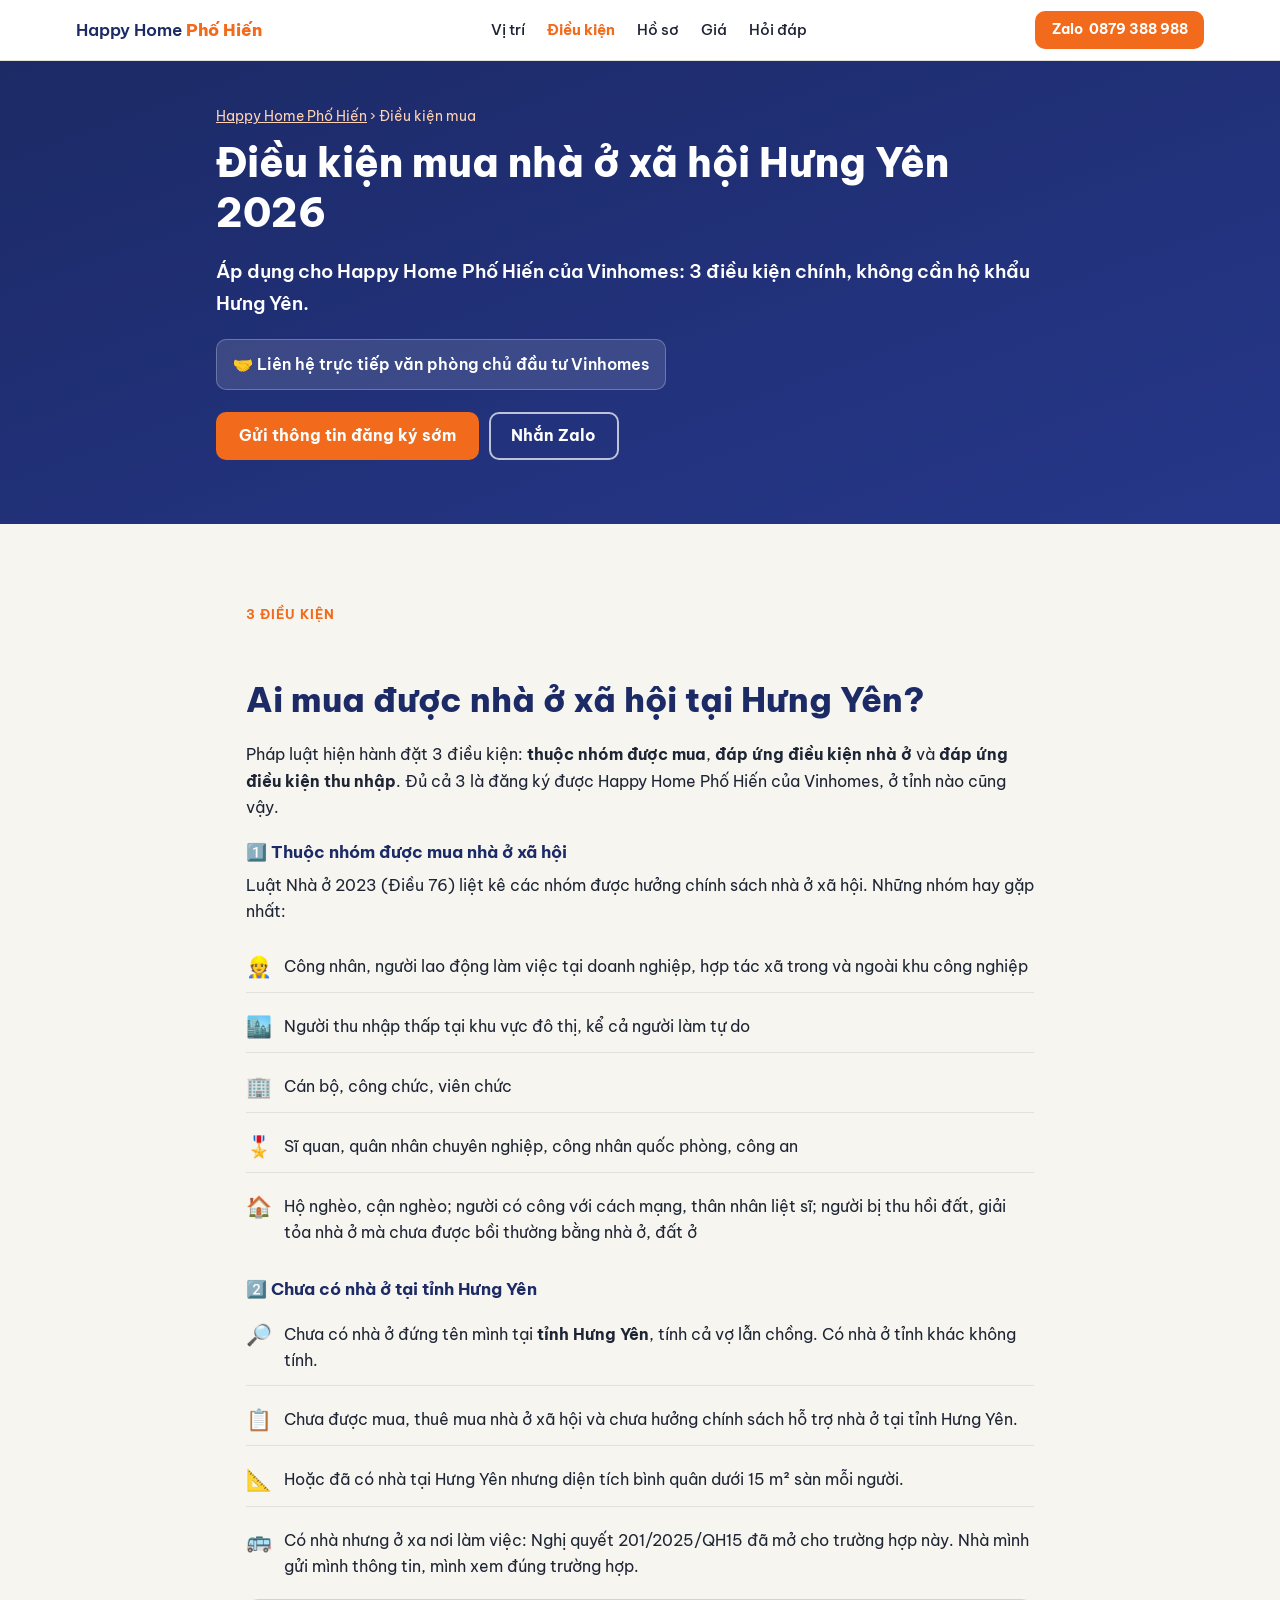
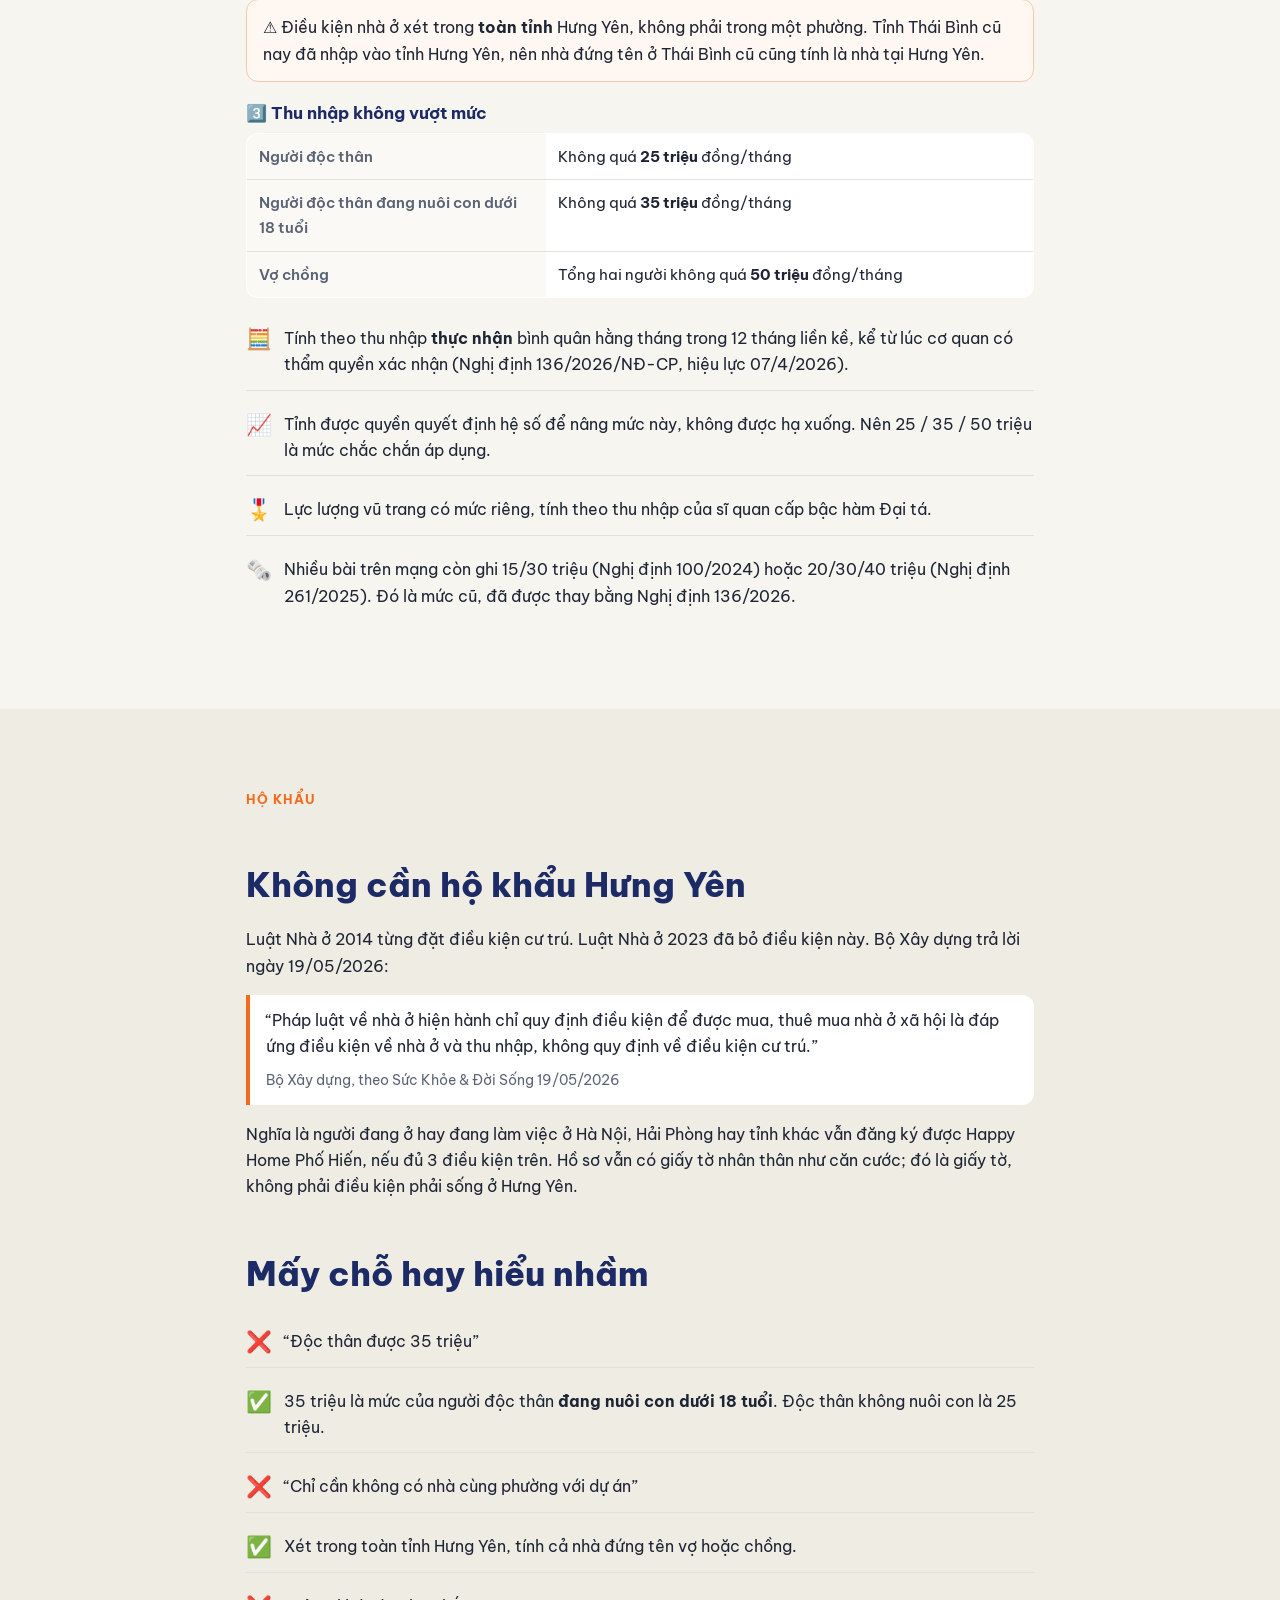
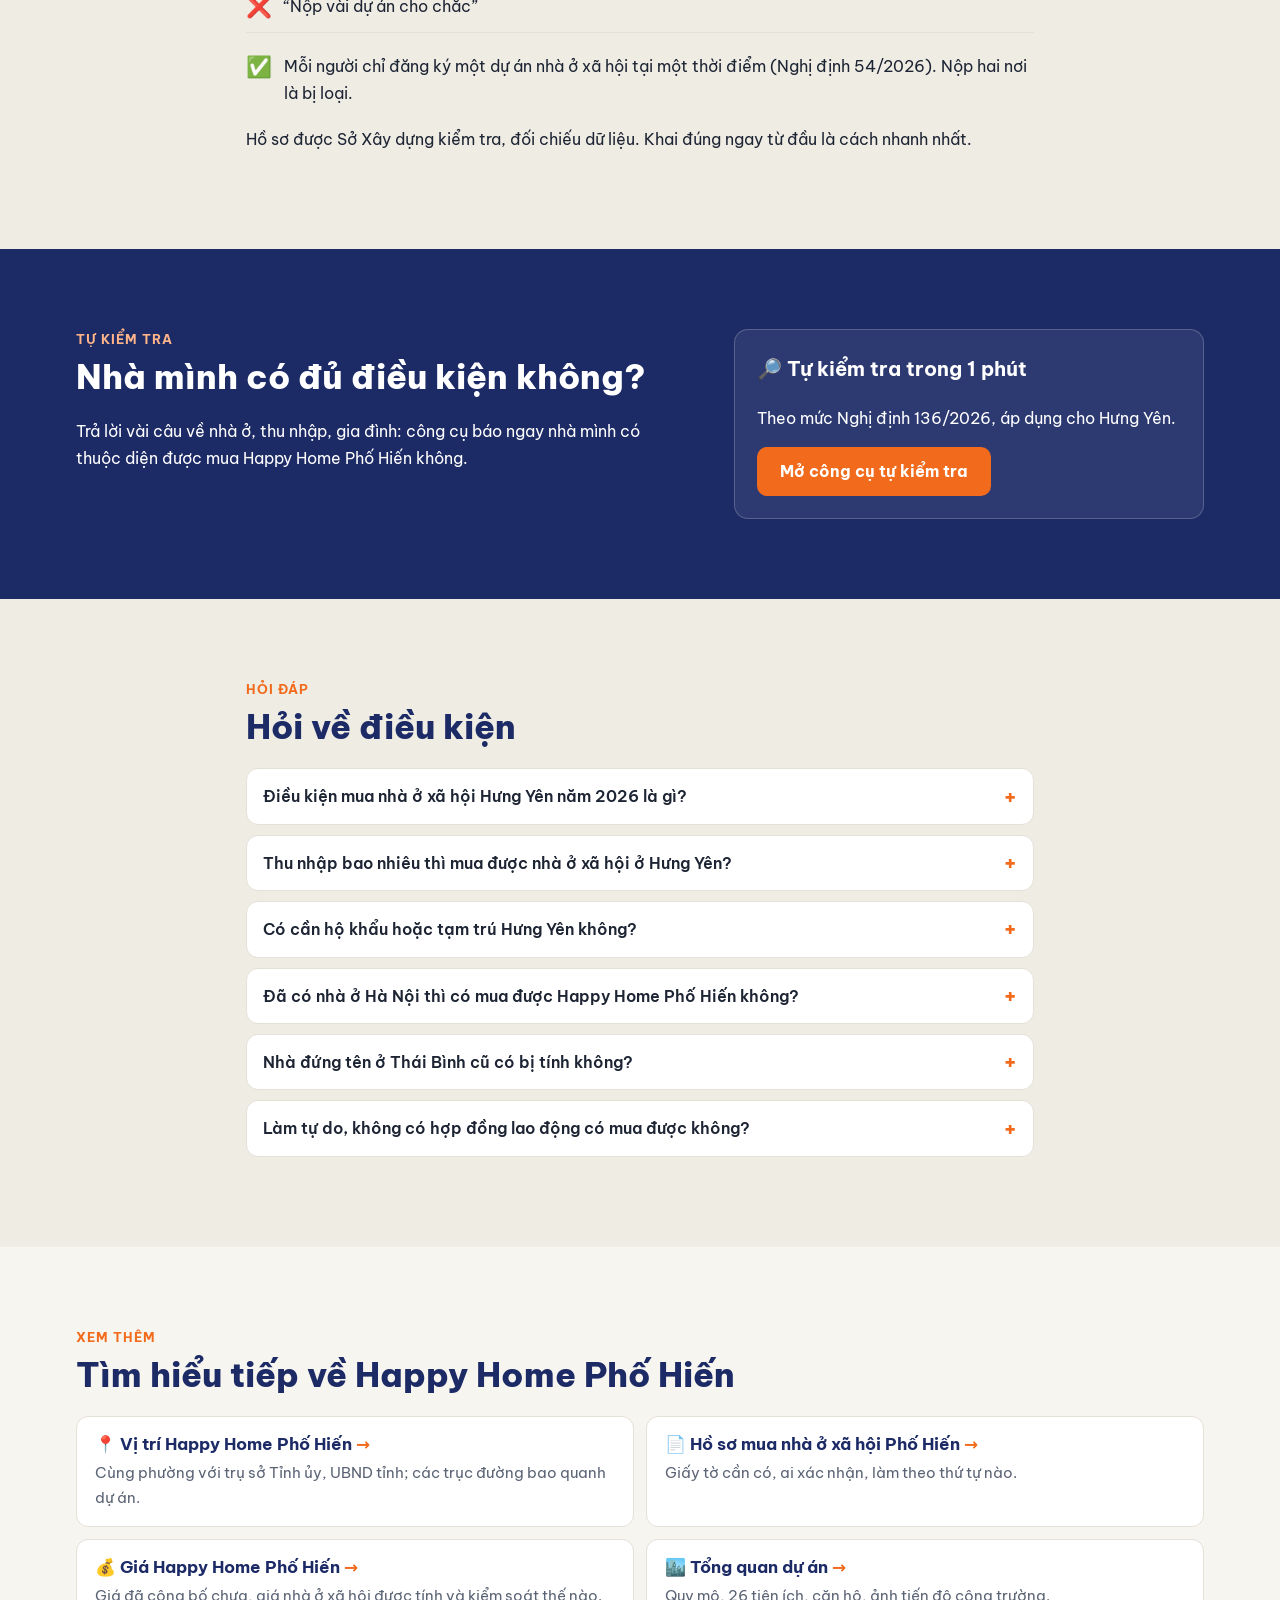
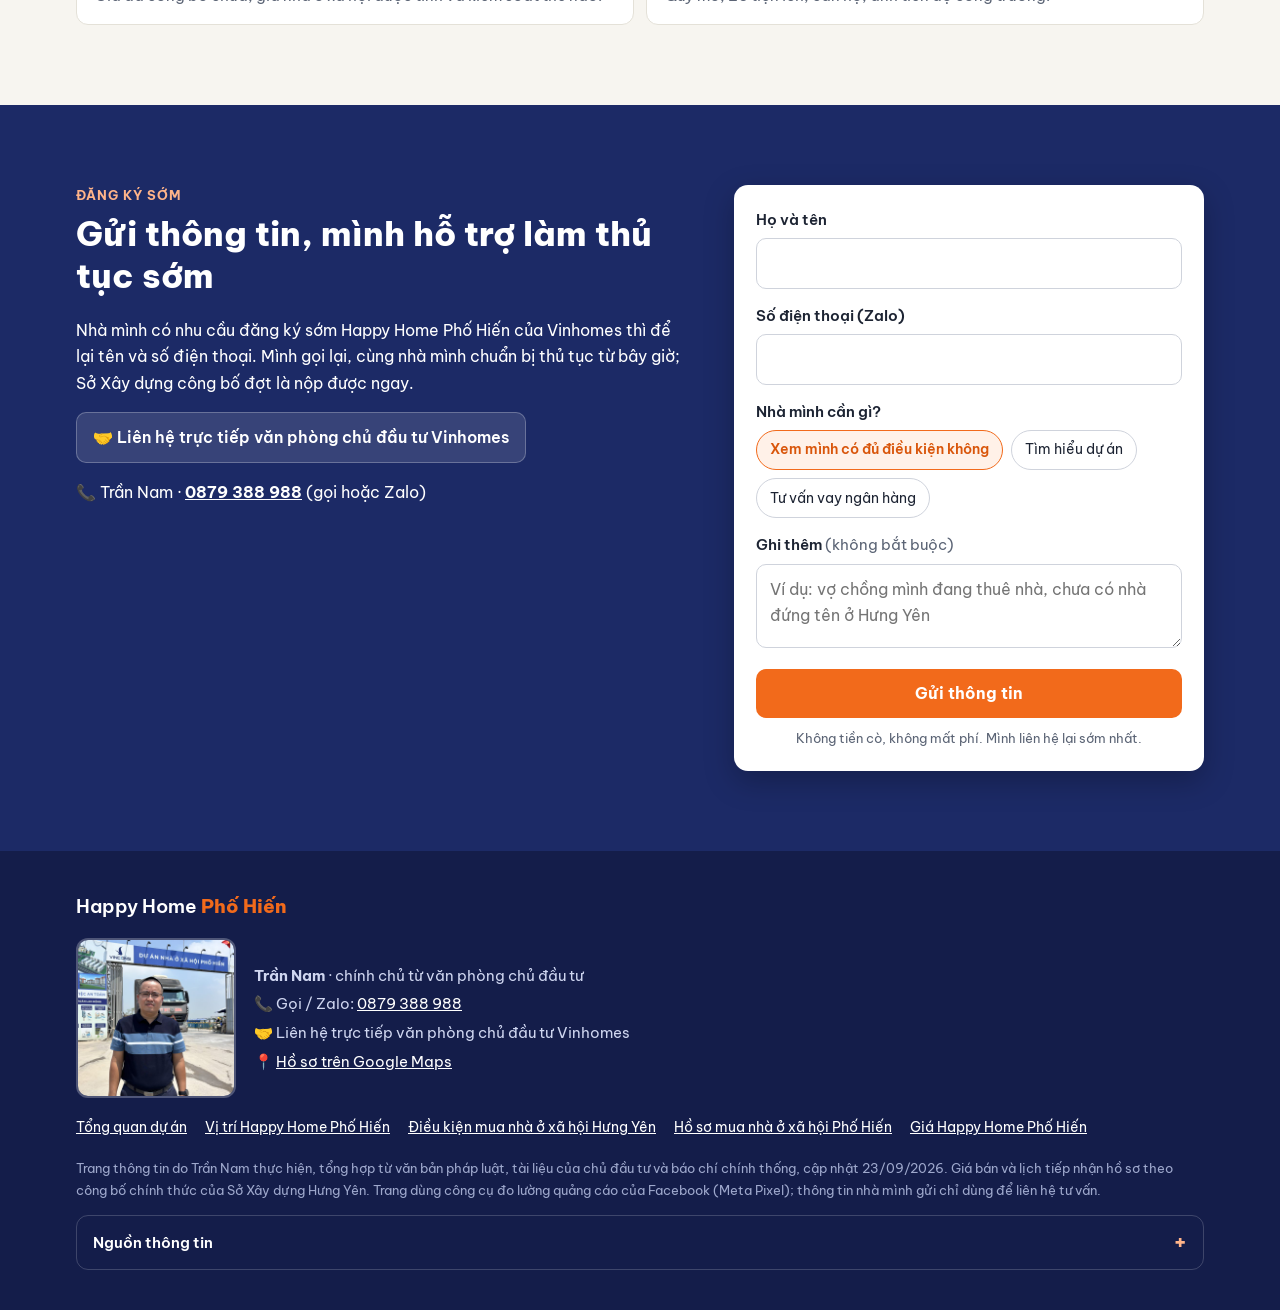
==== commit a746e598: "Nối trang với hồ sơ Google Maps - Chân trang 5 trang: thêm dòng "📍 Hồ sơ trên Google Maps" trỏ tới c" ====
--- a/dieu-kien-mua/index.html
+++ b/dieu-kien-mua/index.html
@@ -219,6 +219,7 @@
         <p><b>Trần Nam</b> · chính chủ từ văn phòng chủ đầu tư</p>
         <p>📞 Gọi / Zalo: <a href="tel:0879388988">0879 388 988</a></p>
         <p>🤝 Liên hệ trực tiếp văn phòng chủ đầu tư Vinhomes</p>
+        <p>📍 <a href="https://www.google.com/maps?cid=13969731995192469814" target="_blank" rel="noopener">Hồ sơ trên Google Maps</a></p>
       </div>
     </div>
     <ul class="trang-con">
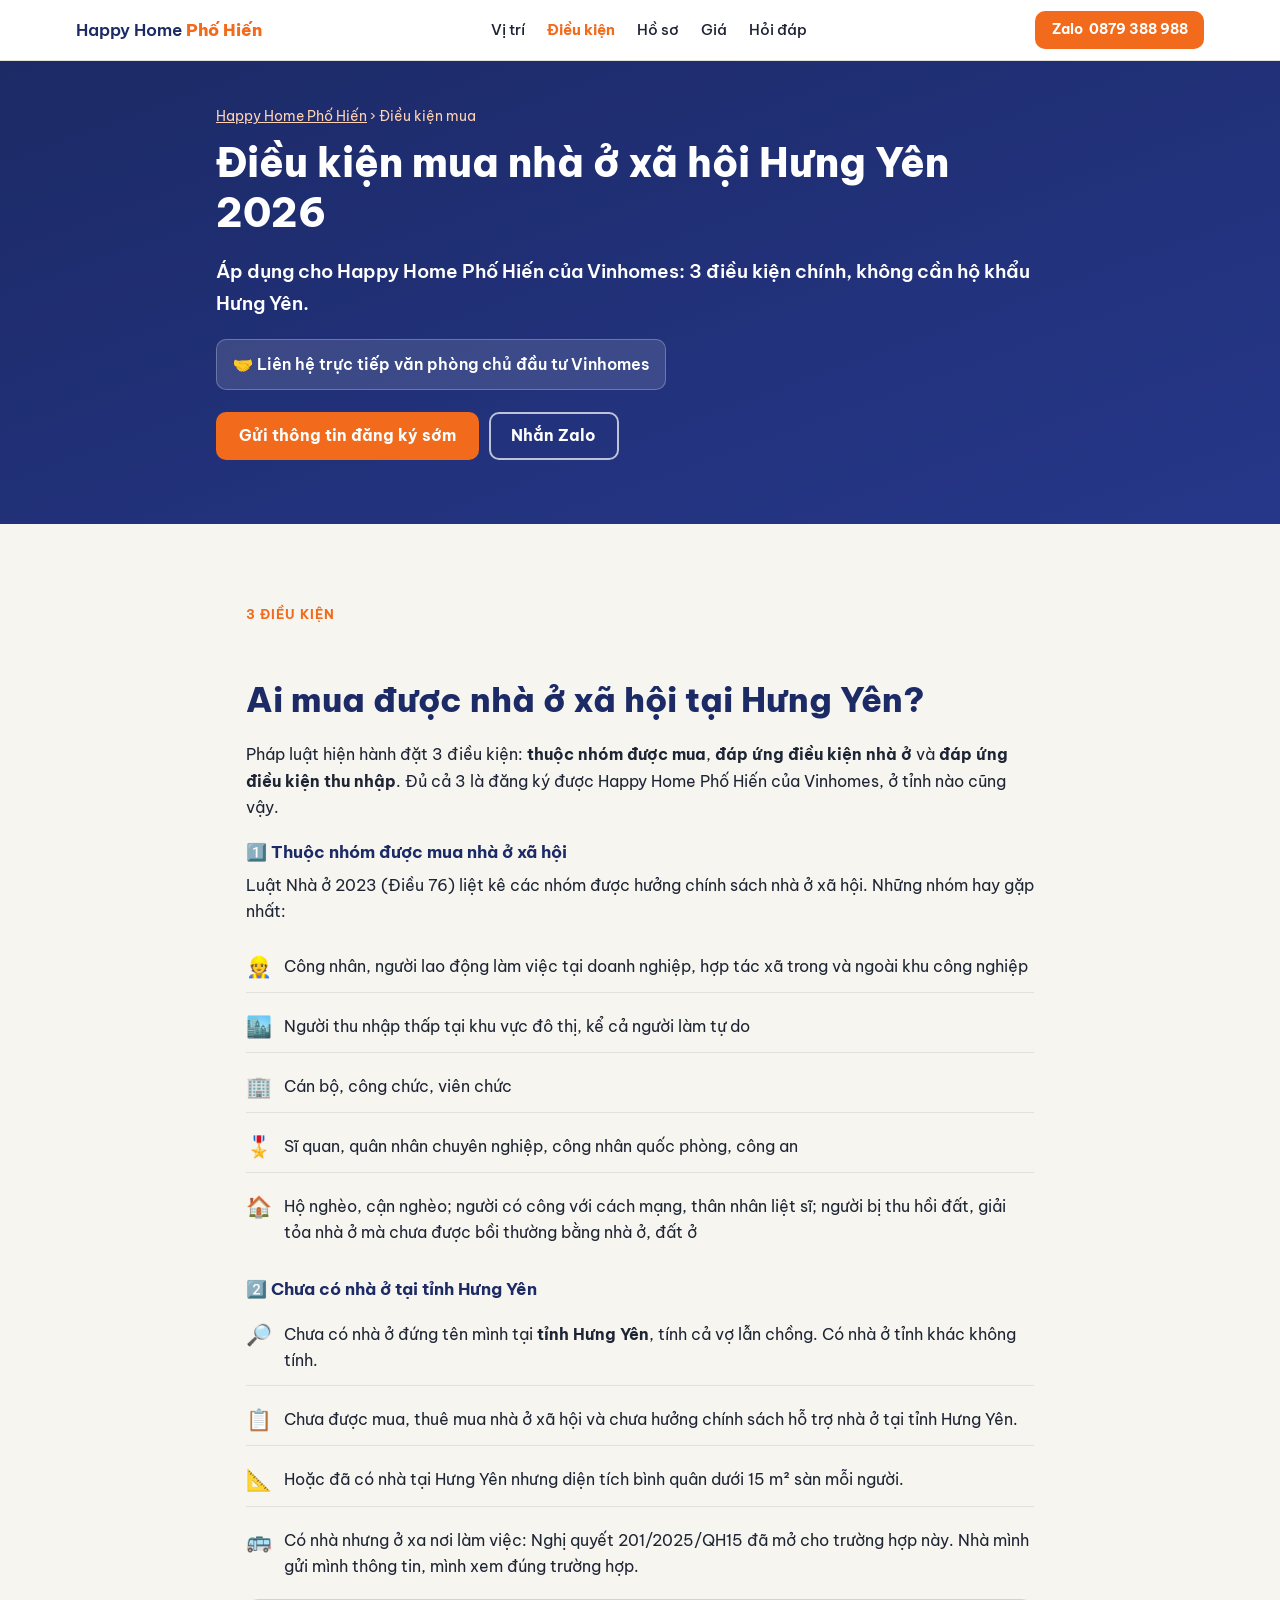
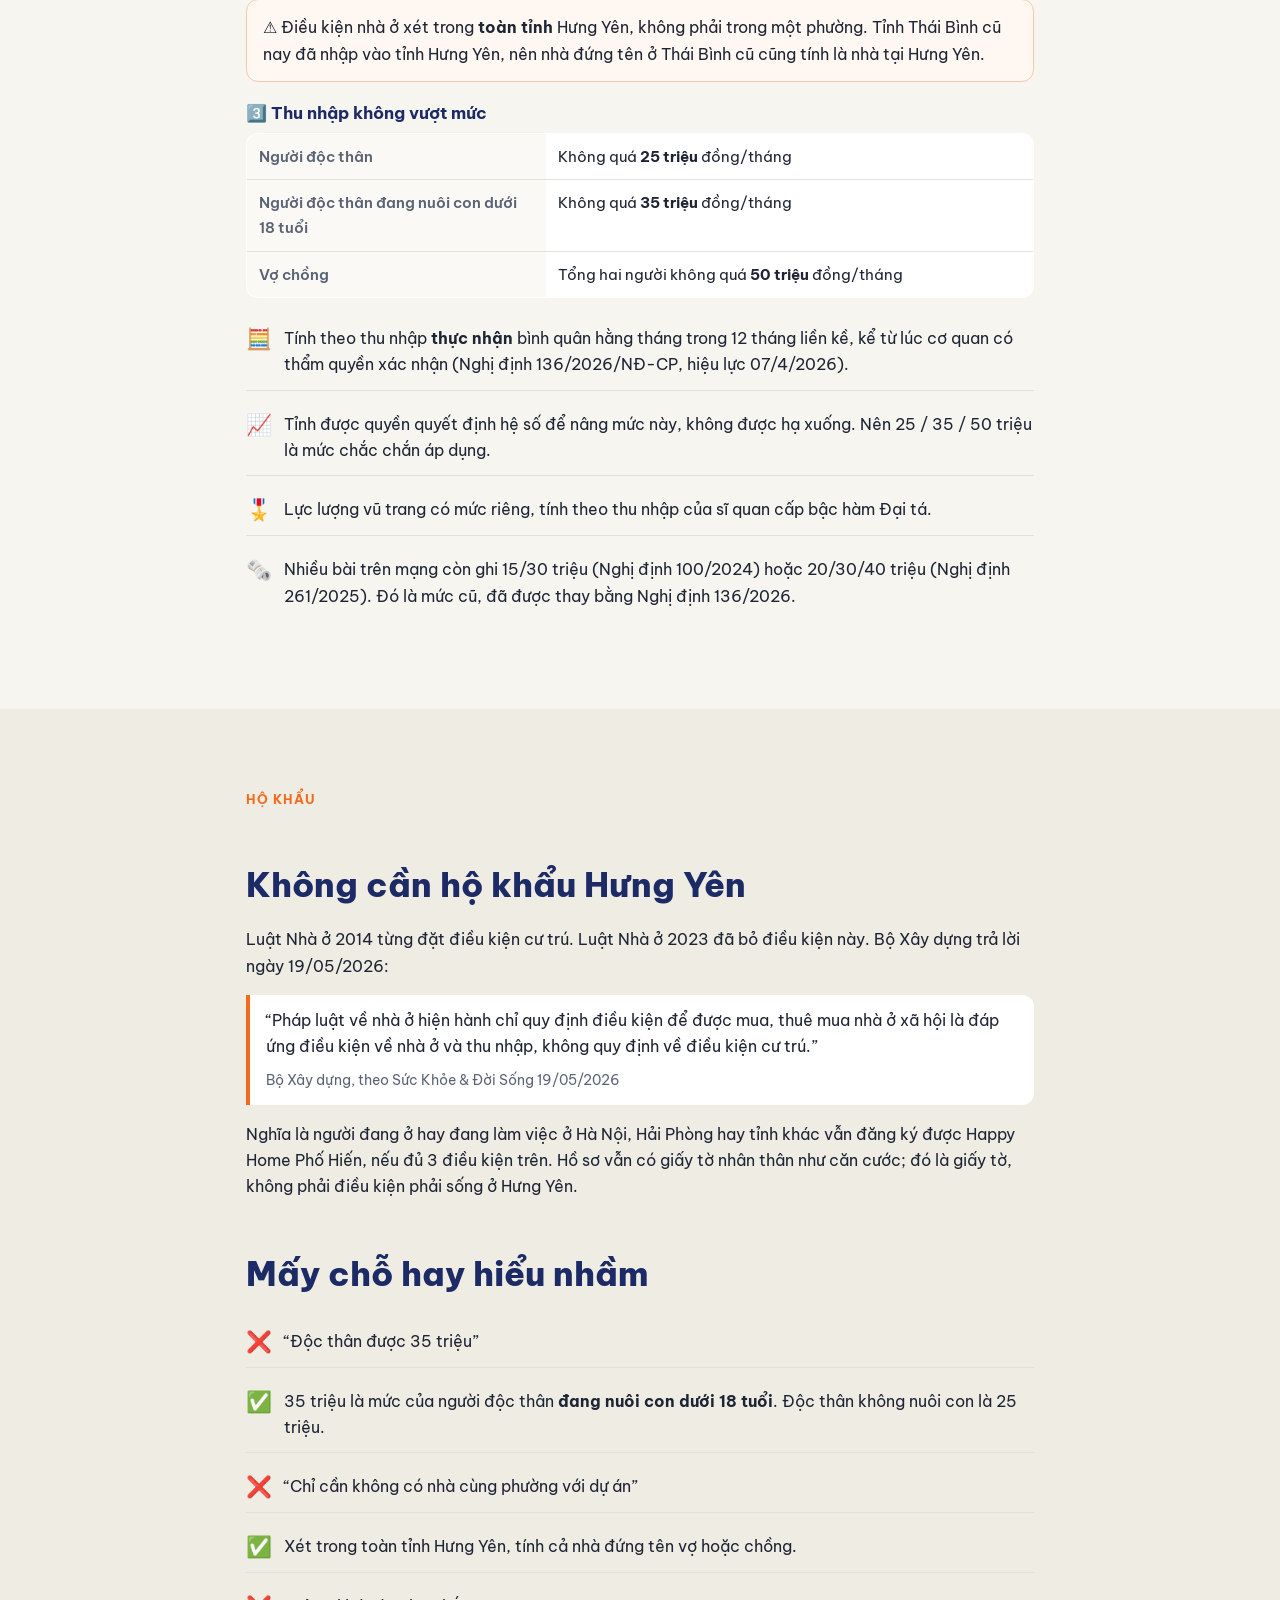
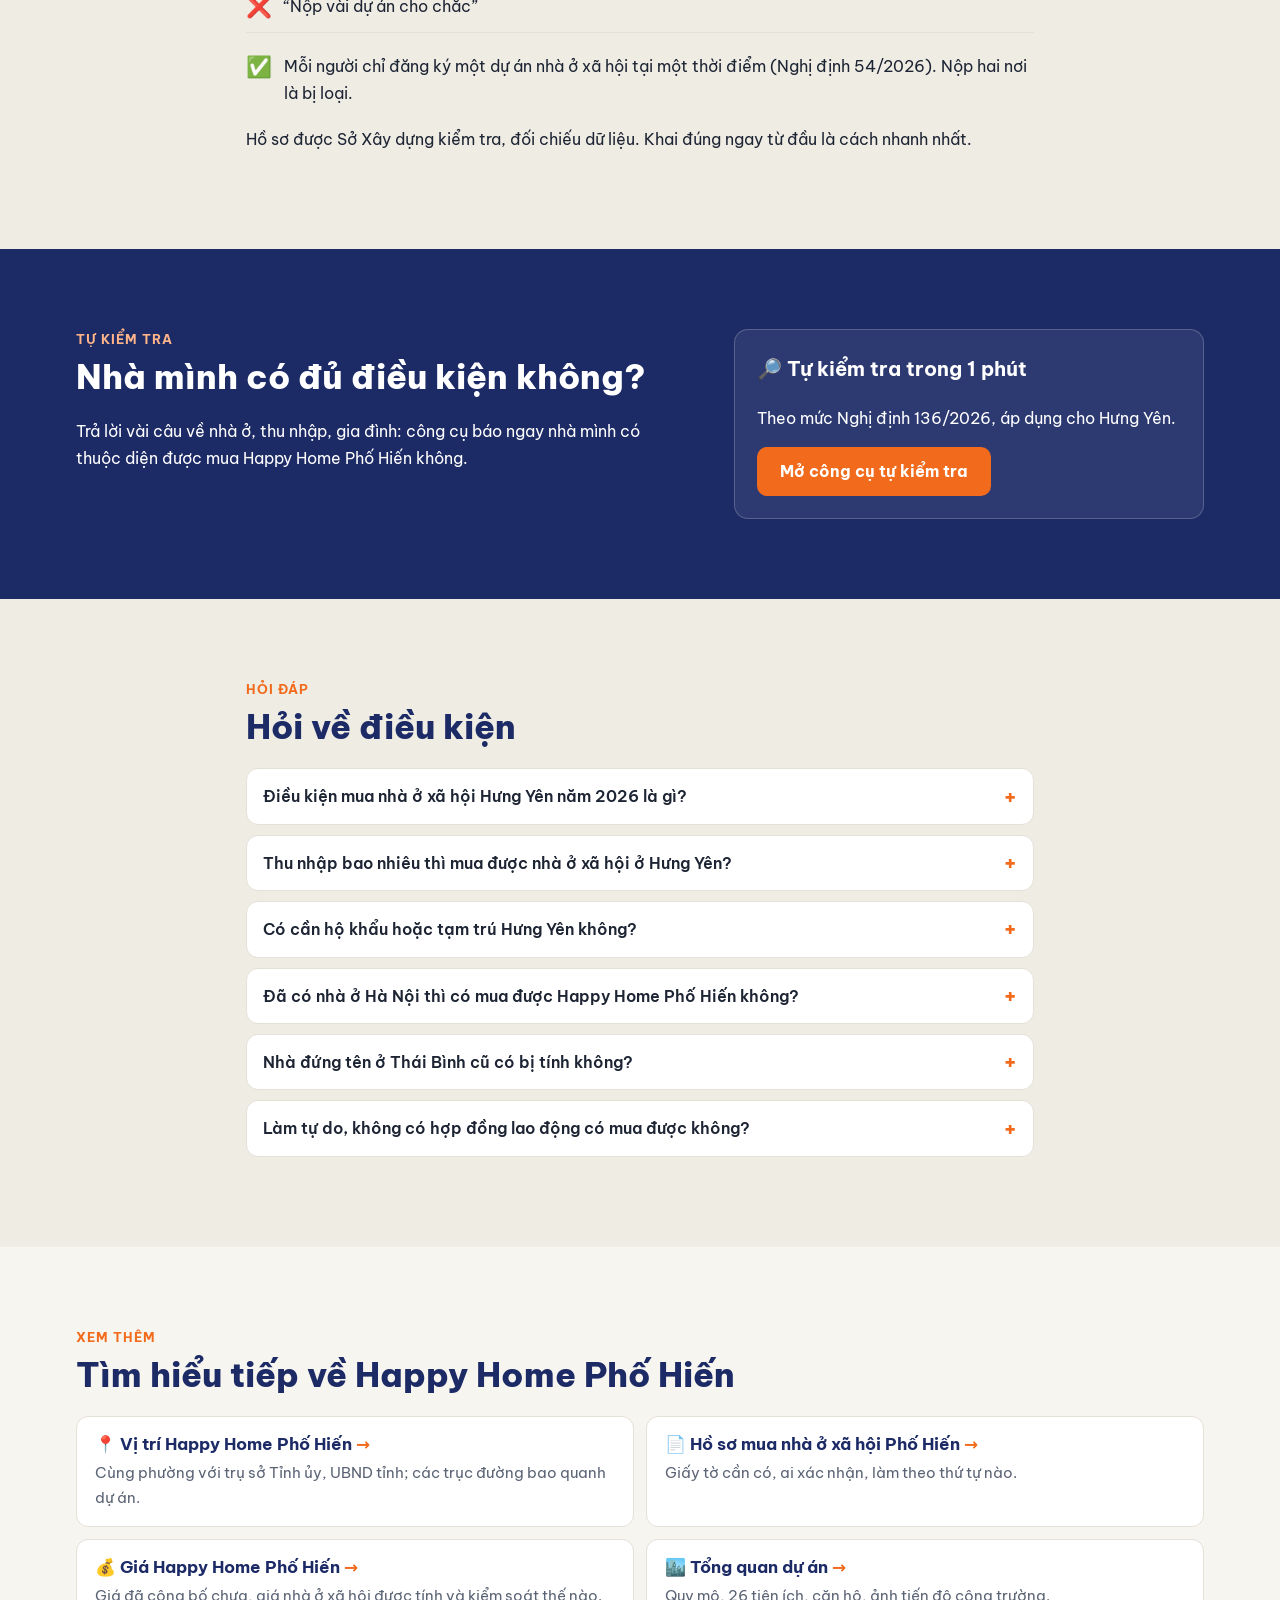
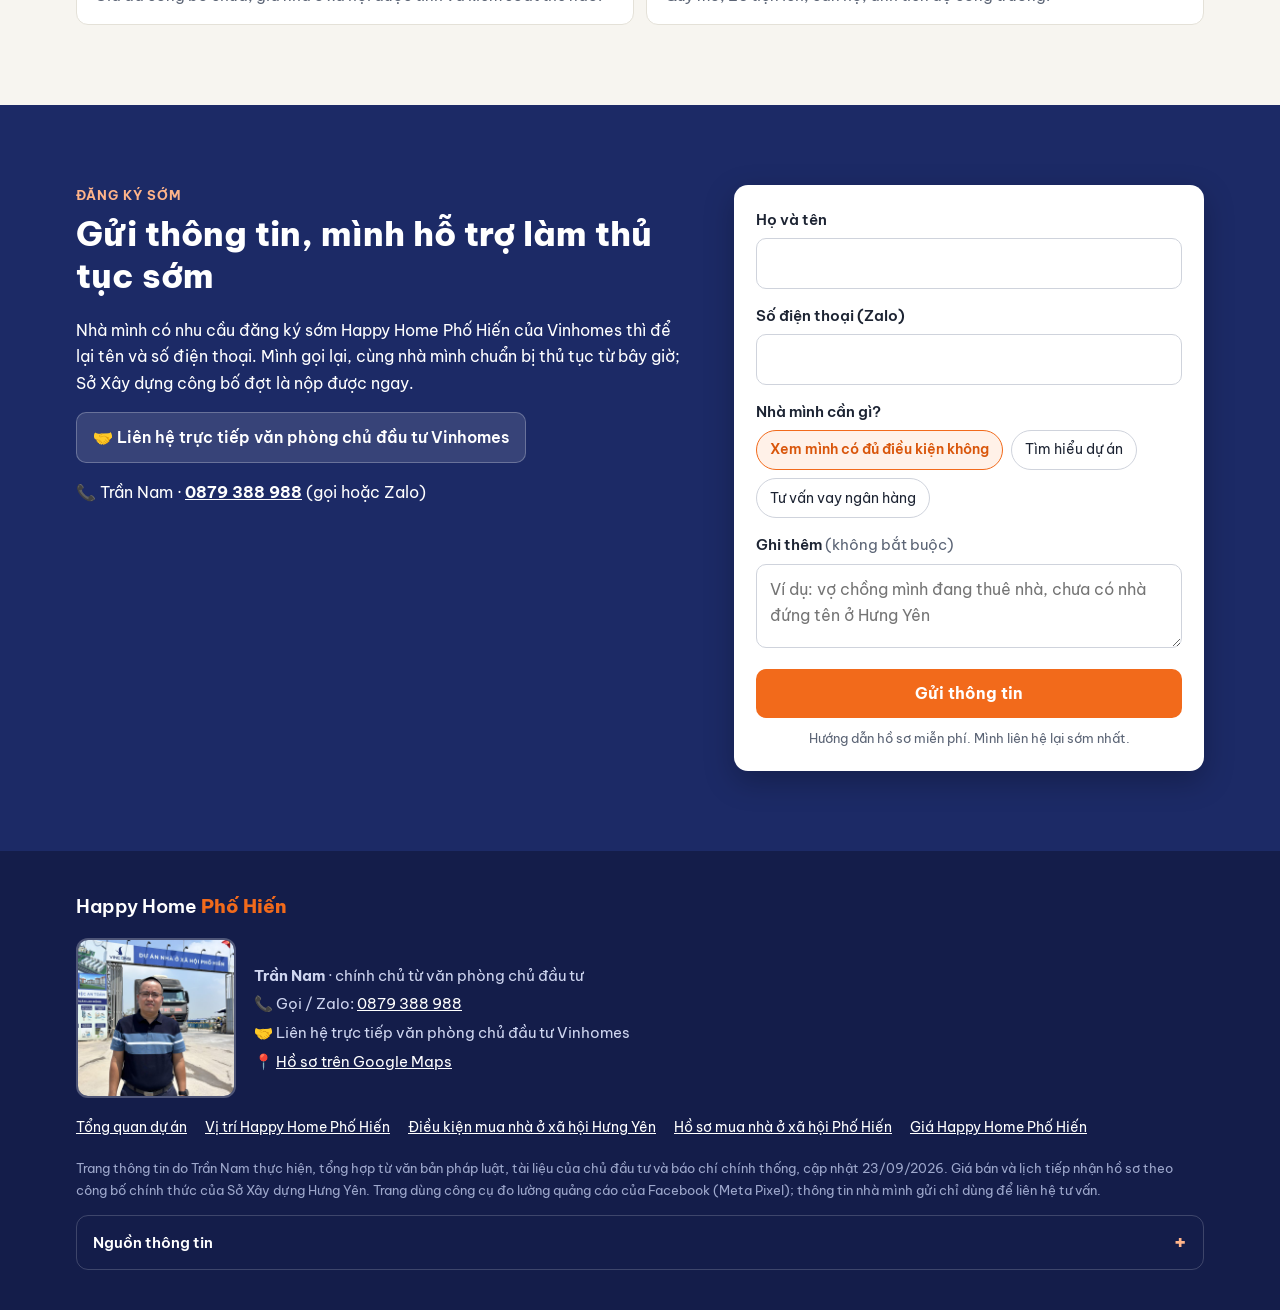
==== commit 3a6bc08f: "Bỏ câu không tiền cò, không mất phí; đổi sang hướng dẫn hồ sơ miễn phí Co-Authored-By: Claude Opus 5" ====
--- a/dieu-kien-mua/index.html
+++ b/dieu-kien-mua/index.html
@@ -203,7 +203,7 @@
       <input class="an" id="web" name="web" type="text" tabindex="-1" autocomplete="off" aria-hidden="true">
       <p class="loi" id="loi" role="alert"></p>
       <button type="submit" class="nut nut-cam rong" id="nut-gui">Gửi thông tin</button>
-      <p class="nho-form">Không tiền cò, không mất phí. Mình liên hệ lại sớm nhất.</p>
+      <p class="nho-form">Hướng dẫn hồ sơ miễn phí. Mình liên hệ lại sớm nhất.</p>
     </form>
   </div>
 </section>
--- a/style.css
+++ b/style.css
@@ -121,6 +121,17 @@
 .moc{list-style:none;padding:0;margin:0 0 22px;border-left:3px solid var(--cam)}
 .moc li{padding:6px 0 10px 16px}
 .moc b{display:block;color:var(--cam-dam)}
+
+.khung-video{margin:0 0 16px}
+.khung-video video{display:block;width:100%;height:auto;aspect-ratio:16/9;border-radius:12px;background:#10162f}
+.khung-video.doc{max-width:420px;margin-top:18px}
+.khung-video.doc video{aspect-ratio:3/4}
+.khung-video figcaption{font-size:.85rem;color:var(--mo);margin-top:8px}
+
+/* toàn cảnh + khu thương mại (phụ) */
+.anh-kem img{width:100%;border-radius:12px;border:1px solid var(--vien)}
+.h2-phu{font-size:clamp(1.2rem,3vw,1.5rem)}
+.khung-anh.ba-anh a:last-child{grid-column:auto;aspect-ratio:4/3}
 
 /* ai mua được */
 .ds-so{padding-left:1.3em;margin:0}
@@ -207,6 +218,7 @@
   .mo-trong{grid-template-columns:1.05fr 1fr;align-items:center;gap:48px}
   .hai-cot{grid-template-columns:1.3fr 1fr;gap:48px}
   .hai-cot.dao{grid-template-columns:1.3fr 1fr}
+  .hai-cot.cot-anh-rong{grid-template-columns:1fr 1.3fr}
   .luoi-tien-ich{grid-template-columns:repeat(4,1fr)}
   .khuc{padding:80px 0}
 }
@@ -251,3 +263,10 @@
 .chan .trang-con{list-style:none;display:flex;flex-wrap:wrap;gap:6px 18px;margin:18px 0 0;padding:0;font-size:.9rem}
 @media (min-width:720px){.luoi-lien-quan{grid-template-columns:repeat(2,1fr)}}
 @media (min-width:980px){.mo.gon{padding:44px 0 48px}.luoi-lien-quan.bon{grid-template-columns:repeat(4,1fr)}}
+
+/* sa bàn: lưới luôn 2 cột; ô có biển dự án để chú thích lên trên, khỏi đè biển */
+#sa-ban .khung-anh{grid-template-columns:repeat(2,1fr)}
+#sa-ban .khung-anh .lon{grid-column:span 2;grid-row:auto;aspect-ratio:4/3}
+#sa-ban .khung-anh a:last-child{grid-column:span 2;aspect-ratio:16/9}
+#sa-ban .khung-anh a.co-bien img{object-position:center bottom}
+#sa-ban .khung-anh a.co-bien span{top:0;bottom:auto;padding:10px 12px 26px;background:linear-gradient(rgba(10,14,30,.78),transparent)}
